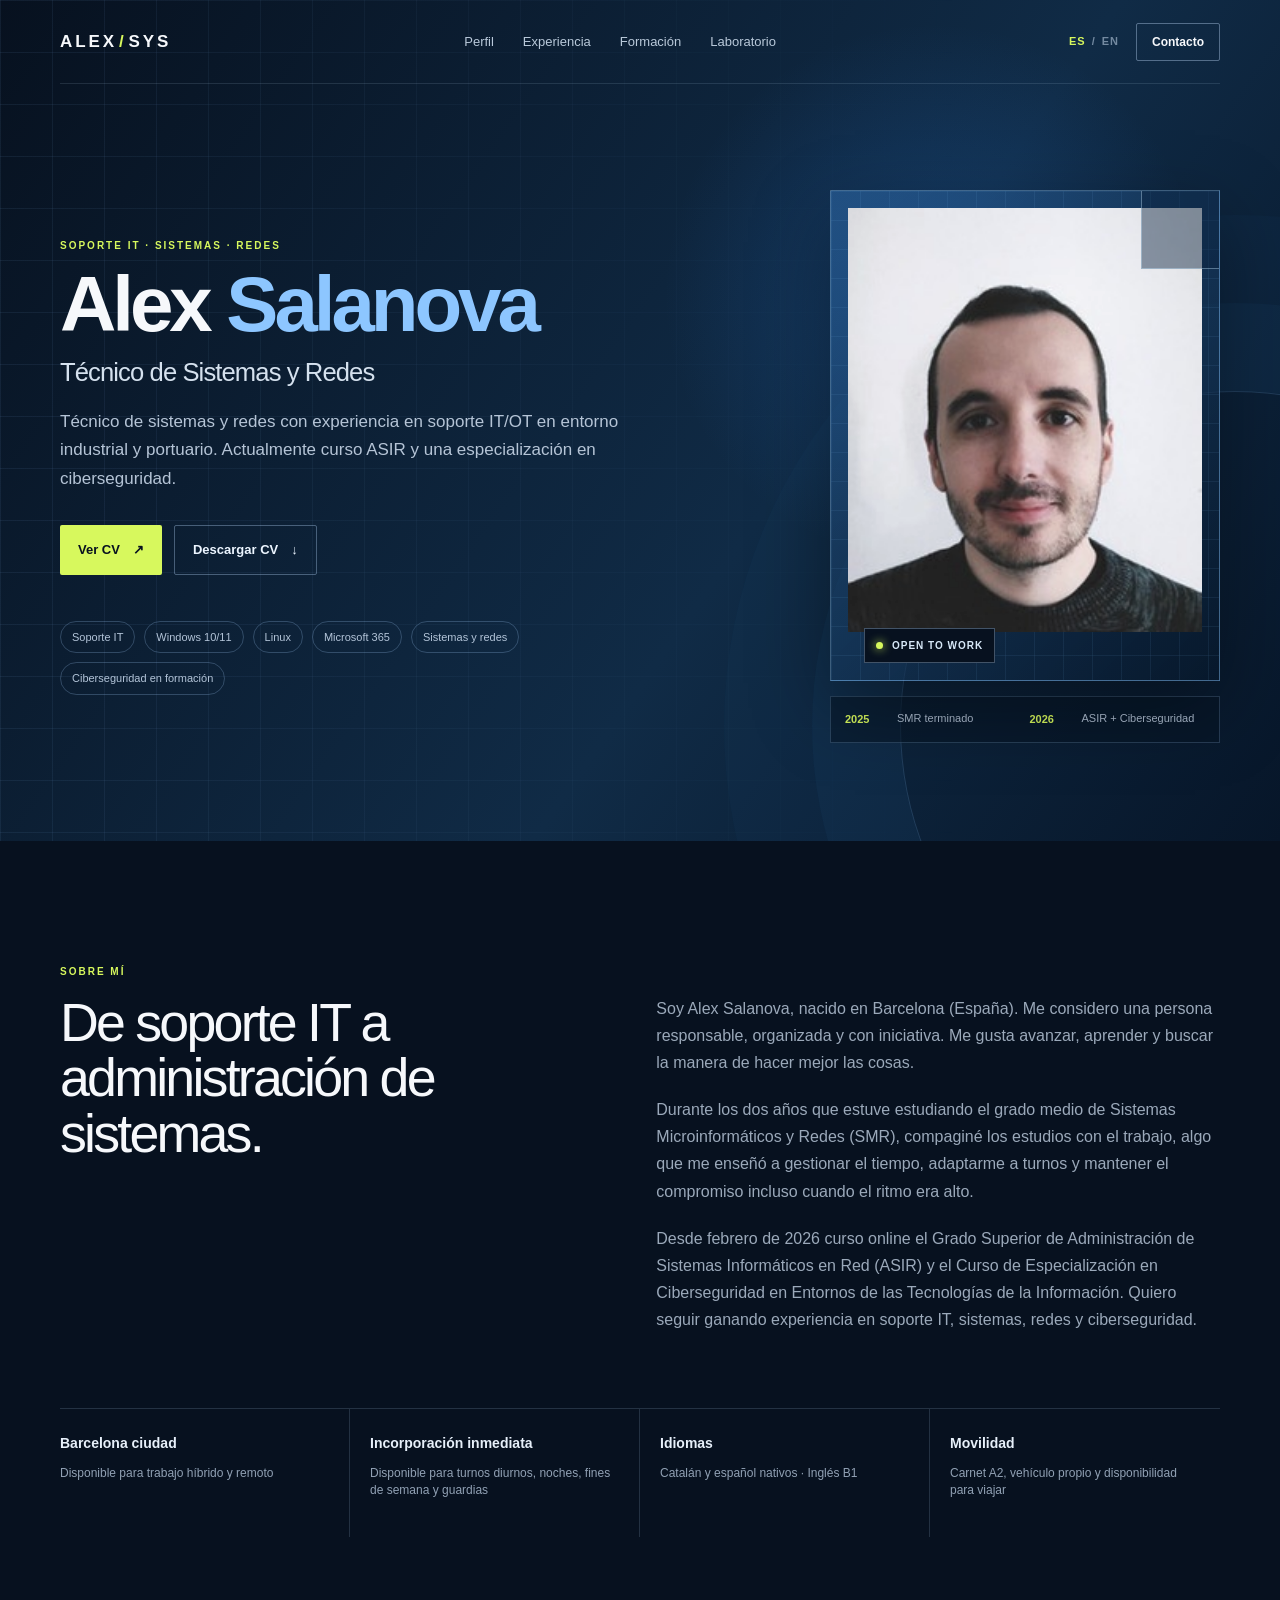
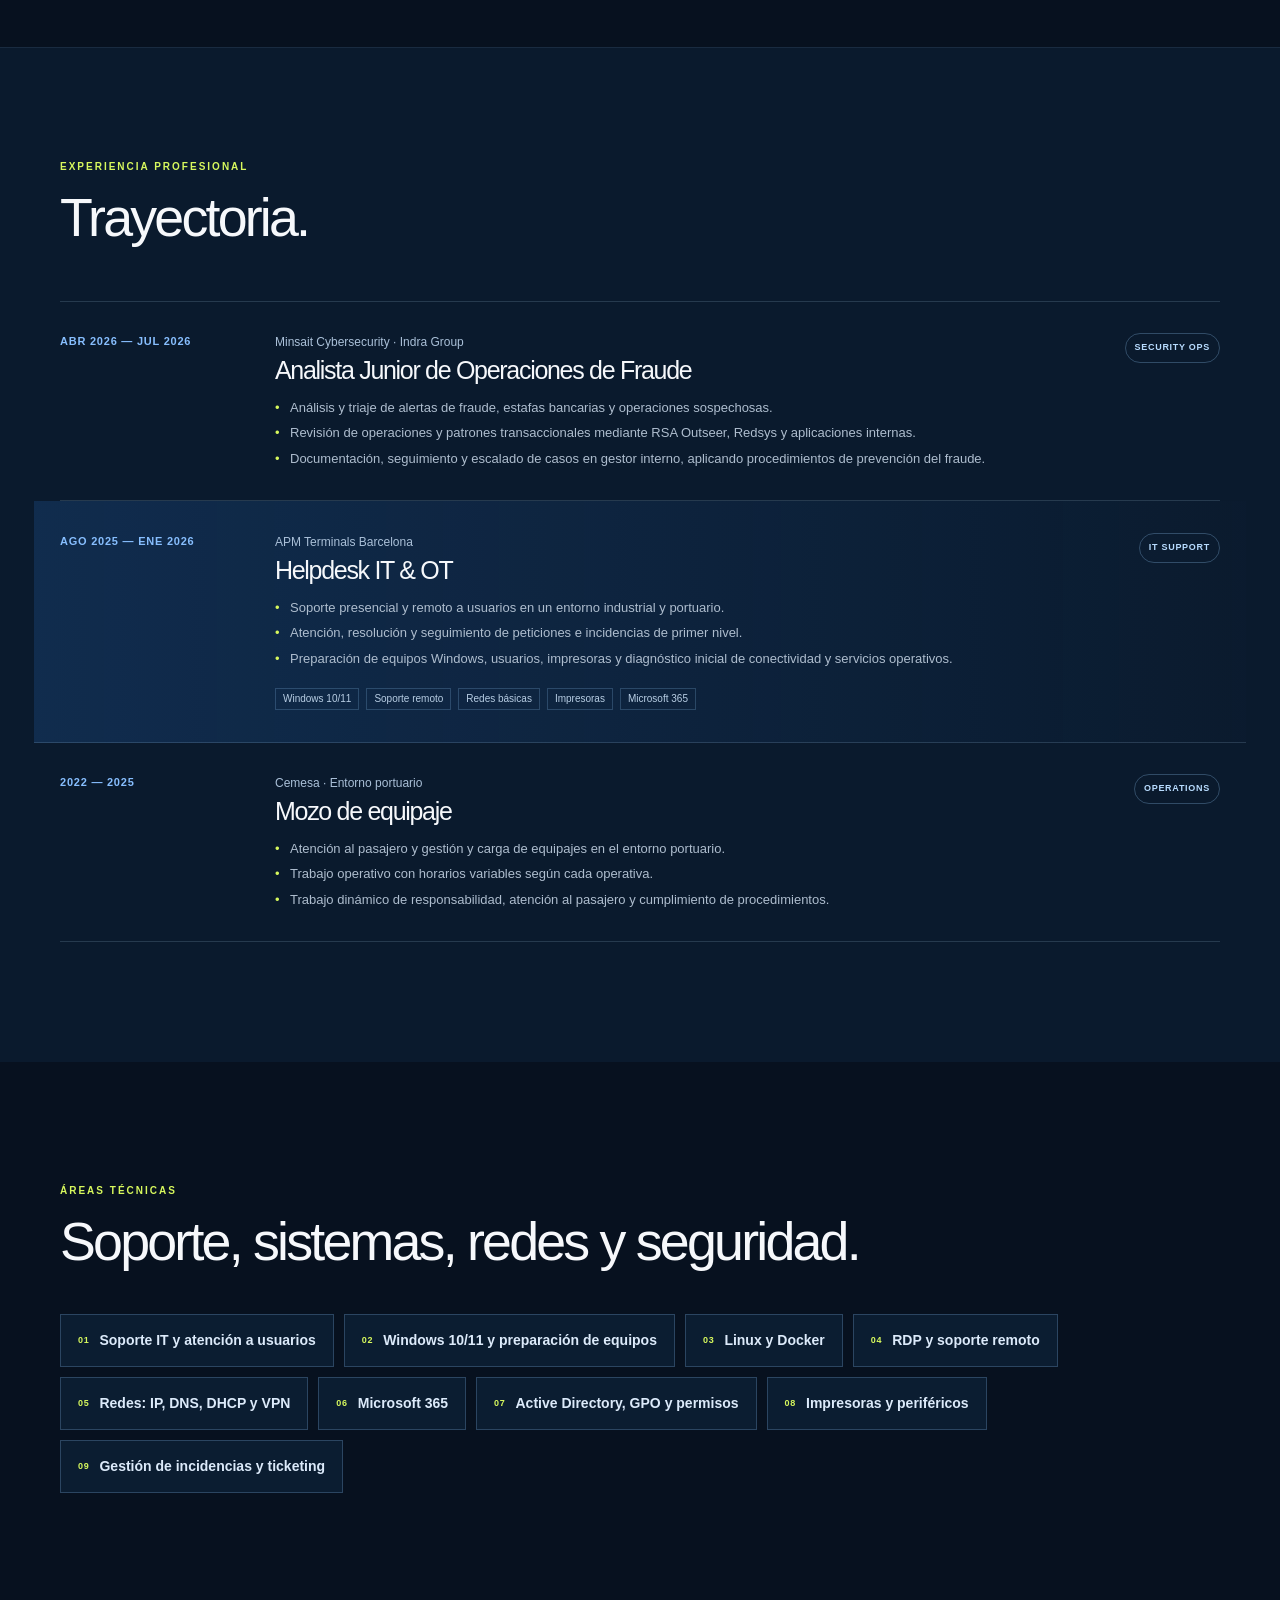
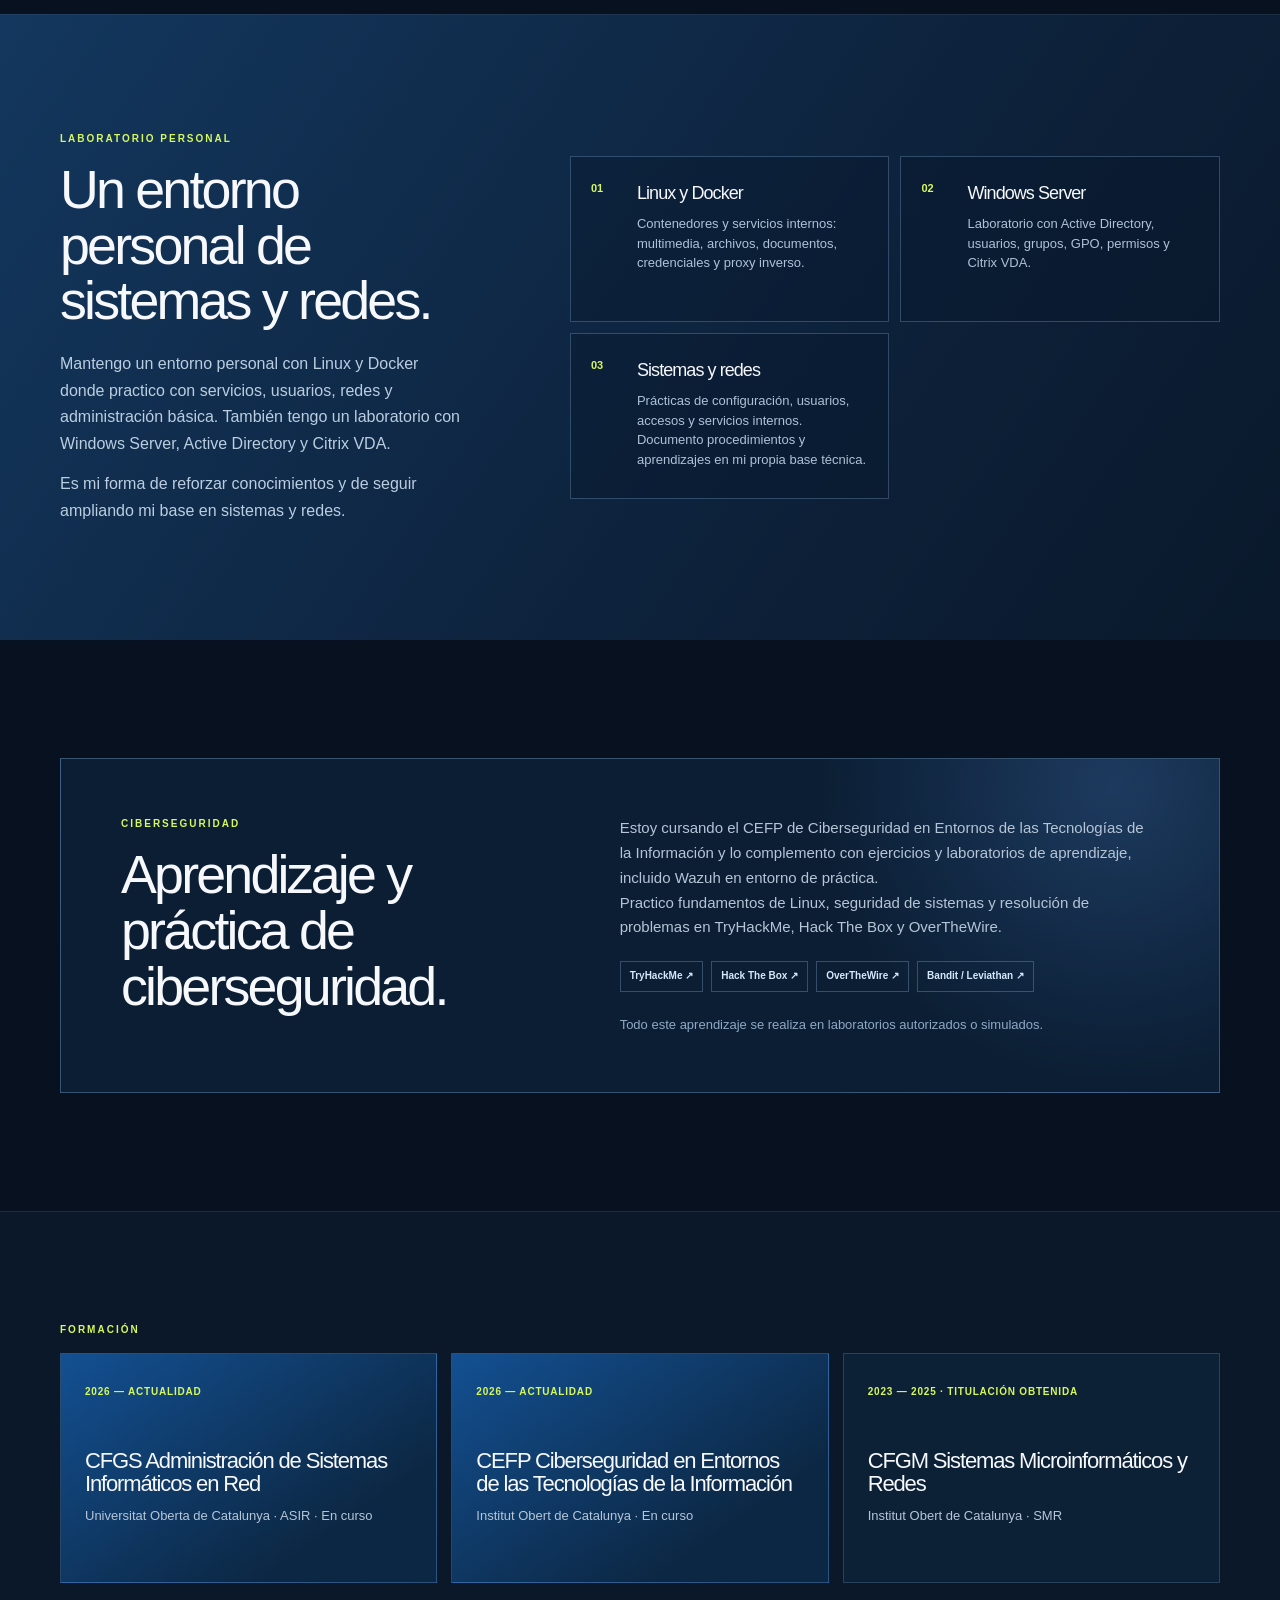
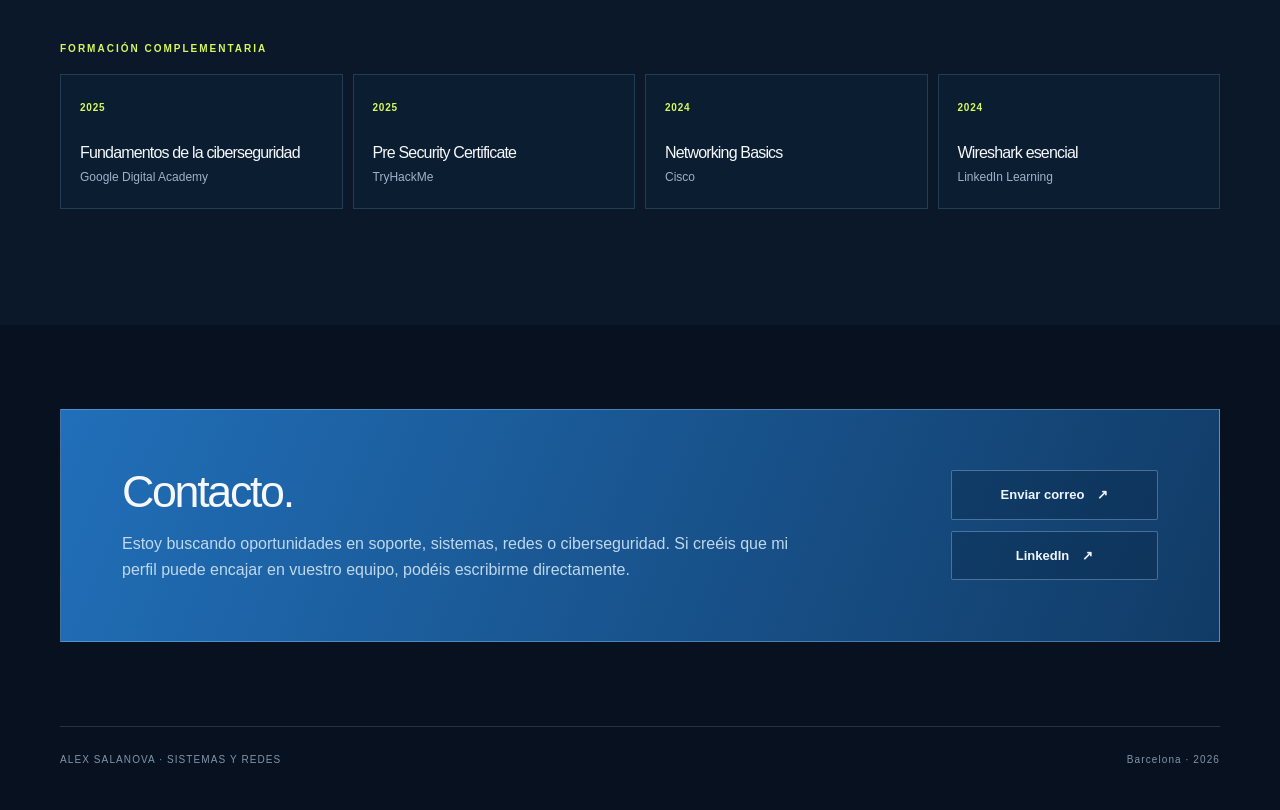
==== index.html @ 640f52ad "Add files via upload" ====
<!doctype html>
<html lang="es">
  <head>
    <meta charset="UTF-8" />
    <meta name="viewport" content="width=device-width, initial-scale=1.0" />
    <meta name="description" content="Portfolio profesional de Alex Salanova, técnico de sistemas y redes en Barcelona." />
    <meta property="og:title" content="Alex Salanova | Sistemas y Redes" />
    <meta property="og:description" content="Portfolio profesional de soporte IT, sistemas, redes y ciberseguridad." />
    <meta property="og:image" content="/og.png" />
    <meta property="og:type" content="website" />
    <link rel="icon" href="/favicon.svg" />
    <title>Alex Salanova | Sistemas y Redes</title>
    <script type="module" crossorigin src="/assets/main-DvFHkrt8.js"></script>
    <link rel="stylesheet" crossorigin href="/assets/main-CwD88zY_.css">
  </head>
  <body>
    <div id="root"></div>
  <script src="/assets/portfolio-text-refinement.js"></script>
  <!-- Cloudflare Pages Analytics --><script defer src='https://static.cloudflareinsights.com/beacon.min.js' data-cf-beacon='{"token": "c6b9587f6db5485daeae5a27935bd191"}'></script><!-- Cloudflare Pages Analytics --></body>
</html>
---- assets/main-CwD88zY_.css ----
/*! tailwindcss v4.2.1 | MIT License | https://tailwindcss.com */
@layer properties{@supports (((-webkit-hyphens:none)) and (not (margin-trim:inline))) or ((-moz-orient:inline) and (not (color:rgb(from red r g b)))){*,:before,:after,::backdrop{--tw-blur:initial;--tw-brightness:initial;--tw-contrast:initial;--tw-grayscale:initial;--tw-hue-rotate:initial;--tw-invert:initial;--tw-opacity:initial;--tw-saturate:initial;--tw-sepia:initial;--tw-drop-shadow:initial;--tw-drop-shadow-color:initial;--tw-drop-shadow-alpha:100%;--tw-drop-shadow-size:initial}}}@layer theme{:root,:host{--font-sans:ui-sans-serif, system-ui, sans-serif, "Apple Color Emoji", "Segoe UI Emoji", "Segoe UI Symbol", "Noto Color Emoji";--font-mono:ui-monospace, SFMono-Regular, Menlo, Monaco, Consolas, "Liberation Mono", "Courier New", monospace;--spacing:.25rem;--default-font-family:var(--font-sans);--default-mono-font-family:var(--font-mono)}}@layer base{*,:after,:before,::backdrop{box-sizing:border-box;border:0 solid;margin:0;padding:0}::file-selector-button{box-sizing:border-box;border:0 solid;margin:0;padding:0}html,:host{-webkit-text-size-adjust:100%;tab-size:4;line-height:1.5;font-family:var(--default-font-family,ui-sans-serif, system-ui, sans-serif, "Apple Color Emoji", "Segoe UI Emoji", "Segoe UI Symbol", "Noto Color Emoji");font-feature-settings:var(--default-font-feature-settings,normal);font-variation-settings:var(--default-font-variation-settings,normal);-webkit-tap-highlight-color:transparent}hr{height:0;color:inherit;border-top-width:1px}abbr:where([title]){-webkit-text-decoration:underline dotted;text-decoration:underline dotted}h1,h2,h3,h4,h5,h6{font-size:inherit;font-weight:inherit}a{color:inherit;-webkit-text-decoration:inherit;-webkit-text-decoration:inherit;-webkit-text-decoration:inherit;-webkit-text-decoration:inherit;text-decoration:inherit}b,strong{font-weight:bolder}code,kbd,samp,pre{font-family:var(--default-mono-font-family,ui-monospace, SFMono-Regular, Menlo, Monaco, Consolas, "Liberation Mono", "Courier New", monospace);font-feature-settings:var(--default-mono-font-feature-settings,normal);font-variation-settings:var(--default-mono-font-variation-settings,normal);font-size:1em}small{font-size:80%}sub,sup{vertical-align:baseline;font-size:75%;line-height:0;position:relative}sub{bottom:-.25em}sup{top:-.5em}table{text-indent:0;border-color:inherit;border-collapse:collapse}:-moz-focusring{outline:auto}progress{vertical-align:baseline}summary{display:list-item}ol,ul,menu{list-style:none}img,svg,video,canvas,audio,iframe,embed,object{vertical-align:middle;display:block}img,video{max-width:100%;height:auto}button,input,select,optgroup,textarea{font:inherit;font-feature-settings:inherit;font-variation-settings:inherit;letter-spacing:inherit;color:inherit;opacity:1;background-color:#0000;border-radius:0}::file-selector-button{font:inherit;font-feature-settings:inherit;font-variation-settings:inherit;letter-spacing:inherit;color:inherit;opacity:1;background-color:#0000;border-radius:0}:where(select:is([multiple],[size])) optgroup{font-weight:bolder}:where(select:is([multiple],[size])) optgroup option{padding-inline-start:20px}::file-selector-button{margin-inline-end:4px}::placeholder{opacity:1}@supports (not ((-webkit-appearance:-apple-pay-button))) or (contain-intrinsic-size:1px){::placeholder{color:currentColor}@supports (color:color-mix(in lab, red, red)){::placeholder{color:color-mix(in oklab, currentcolor 50%, transparent)}}}textarea{resize:vertical}::-webkit-search-decoration{-webkit-appearance:none}::-webkit-date-and-time-value{min-height:1lh;text-align:inherit}::-webkit-datetime-edit{display:inline-flex}::-webkit-datetime-edit-fields-wrapper{padding:0}::-webkit-datetime-edit{padding-block:0}::-webkit-datetime-edit-year-field{padding-block:0}::-webkit-datetime-edit-month-field{padding-block:0}::-webkit-datetime-edit-day-field{padding-block:0}::-webkit-datetime-edit-hour-field{padding-block:0}::-webkit-datetime-edit-minute-field{padding-block:0}::-webkit-datetime-edit-second-field{padding-block:0}::-webkit-datetime-edit-millisecond-field{padding-block:0}::-webkit-datetime-edit-meridiem-field{padding-block:0}::-webkit-calendar-picker-indicator{line-height:1}:-moz-ui-invalid{box-shadow:none}button,input:where([type=button],[type=reset],[type=submit]){appearance:button}::file-selector-button{appearance:button}::-webkit-inner-spin-button{height:auto}::-webkit-outer-spin-button{height:auto}[hidden]:where(:not([hidden=until-found])){display:none!important}}@layer components;@layer utilities{.visible{visibility:visible}.relative{position:relative}.start{inset-inline-start:var(--spacing)}.end{inset-inline-end:var(--spacing)}.flex{display:flex}.hidden{display:none}.table{display:table}.resize{resize:both}.blur{--tw-blur:blur(8px);filter:var(--tw-blur,) var(--tw-brightness,) var(--tw-contrast,) var(--tw-grayscale,) var(--tw-hue-rotate,) var(--tw-invert,) var(--tw-saturate,) var(--tw-sepia,) var(--tw-drop-shadow,)}}:root{--ink:#f6f8fb;--muted:#9ba9ba;--soft:#d8e3ef;--night:#07111f;--navy:#0b1d32;--blue:#58a6ff;--lime:#d7f85d;--line:#b1d2f22b}*{box-sizing:border-box}html{scroll-behavior:smooth}body{color:var(--ink);background:var(--night);margin:0;font-family:Arial,Helvetica,sans-serif}a{color:inherit;text-decoration:none}.shell{width:min(1160px,100% - 48px);margin:0 auto}h1,h2,h3,p{margin-top:0}h1,h2,h3{letter-spacing:-.052em}.hero{background:radial-gradient(circle at 73% 35%,#2a7ee43d,#0000 25%),linear-gradient(125deg,#07111f 0%,#102b46 60%,#071629 100%);min-height:770px;position:relative;overflow:hidden}.hero:before{content:"";background-image:linear-gradient(#80b1e717 1px,#0000 1px),linear-gradient(90deg,#80b1e717 1px,#0000 1px);background-size:52px 52px;position:absolute;inset:0;-webkit-mask-image:linear-gradient(90deg,#000,#0000 76%);mask-image:linear-gradient(90deg,#000,#0000 76%)}.hero:after{content:"";border:1px solid #87c4ff2e;border-radius:50%;width:670px;height:670px;position:absolute;bottom:-220px;right:-290px;box-shadow:0 0 0 88px #419aff09,0 0 0 176px #419aff06}.nav{z-index:2;border-bottom:1px solid #c0dbf621;justify-content:space-between;align-items:center;height:84px;display:flex;position:relative}.brand{letter-spacing:.17em;font-size:17px;font-weight:800}.brand span{color:var(--lime);padding:0 2px}.nav-links{color:#b9c9da;gap:29px;font-size:13px;display:flex}.nav-links a:hover{color:#fff}.nav-cta{border:1px solid #c5e0ff61;border-radius:2px;padding:9px 15px;font-size:12px;font-weight:700}.hero-grid{z-index:1;grid-template-columns:1fr .9fr;align-items:center;gap:95px;padding:106px 0 98px;display:grid;position:relative}.eyebrow,.section-label{color:var(--lime);letter-spacing:.2em;margin-bottom:16px;font-size:10px;font-weight:800}h1{margin-bottom:24px;font-size:clamp(54px,6.1vw,83px);font-weight:800;line-height:.91}h1 span{color:#8dc6ff}h1 small{color:#d5e1ee;letter-spacing:-.035em;margin-top:21px;font-size:clamp(19px,2vw,26px);font-weight:500;display:block}.hero-text{color:#b5c4d6;max-width:574px;font-size:17px;line-height:1.68}.hero-actions{flex-wrap:wrap;gap:12px;margin-top:32px;display:flex}.button{border-radius:2px;justify-content:center;align-items:center;gap:13px;padding:14px 18px;font-size:13px;font-weight:800;transition:transform .18s,background .18s;display:inline-flex}.button:hover{transform:translateY(-2px)}.button.primary{color:#07111f;background:var(--lime)}.button.secondary{color:#ecf5ff;border:1px solid #bddcff57}.hero-meta{flex-wrap:wrap;gap:9px;margin-top:46px;display:flex}.hero-meta span{color:#b3c4d8;border:1px solid #a6d0ff3d;border-radius:20px;padding:7px 11px;font-size:11px}.hero-profile{justify-self:end;width:min(390px,100%);position:relative}.photo-frame{background:linear-gradient(135deg,#3e89d959,#07182bcc);border:1px solid #9ad1ff5c;width:100%;padding:17px 17px 0;position:relative;overflow:hidden;box-shadow:0 27px 72px #00000059}.photo-frame:before{z-index:1;content:"";background:#09233e73;border-bottom:1px solid #c3e6ff66;border-left:1px solid #c3e6ff66;width:78px;height:78px;position:absolute;top:0;right:0}.photo-grid{opacity:.26;background-image:linear-gradient(#87c9ff4d 1px,#0000 1px),linear-gradient(90deg,#87c9ff4d 1px,#0000 1px);background-size:29px 29px;position:absolute;inset:0}.photo-frame img{object-fit:cover;object-position:center top;filter:contrast(1.05)saturate(.88);width:100%;height:424px;display:block;position:relative}.photo-label{z-index:2;background:var(--night);color:#d8e9f9;letter-spacing:.1em;border:1px solid #bedeff52;align-items:center;gap:9px;margin:-19px 0 17px 16px;padding:9px 11px;font-size:10px;font-weight:800;display:inline-flex;position:relative}.photo-label i{background:var(--lime);width:7px;height:7px;box-shadow:0 0 10px var(--lime);border-radius:50%}.profile-strip{background:#0615258c;border:1px solid #a3d0ff33;grid-template-columns:43px 1fr 43px 1fr;gap:9px;margin-top:15px;padding:14px;display:grid}.profile-strip span{color:var(--lime);font-size:11px;font-weight:800}.profile-strip p{color:#aebdd0;margin:0;font-size:11px;line-height:1.35}.intro{padding:123px 0 110px}.intro-layout{grid-template-columns:1.1fr .9fr;gap:110px;display:grid}.intro h2,.section-heading h2,.skills-heading h2,.lab-copy h2,.cyber-panel h2,.contact-card h2{margin-bottom:0;font-size:clamp(35px,4.2vw,56px);line-height:1.035}.intro-copy{color:var(--muted);font-size:16px;line-height:1.7}.intro-copy p+p{margin-top:20px}.facts-grid{border-top:1px solid var(--line);grid-template-columns:repeat(4,1fr);margin-top:74px;display:grid}.facts-grid div{border-right:1px solid var(--line);min-height:128px;padding:24px 20px 13px 0}.facts-grid div+div{padding-left:20px}.facts-grid div:last-child{border-right:none}.facts-grid b{color:#e7f0fa;font-size:14px;display:block}.facts-grid span{color:#91a1b4;margin-top:11px;font-size:12px;line-height:1.48;display:block}.experience{background:#0a1a2d;border-top:1px solid #aed5fd17;padding:111px 0 120px}.section-heading{grid-template-columns:1fr .72fr;align-items:end;gap:80px;display:grid}.section-heading>p{color:var(--muted);margin-bottom:5px;line-height:1.64}.timeline{border-top:1px solid var(--line);margin-top:56px}.timeline-item{border-bottom:1px solid var(--line);grid-template-columns:185px 1fr 122px;gap:30px;padding:31px 0;display:grid}.timeline-item.featured{background:linear-gradient(90deg,#2a74d033,#102f5108);margin:0 -26px;padding:32px 26px}.date{color:#87befe;letter-spacing:.07em;font-size:11px;font-weight:800}.role>p{color:#aac0d8;margin-bottom:7px;font-size:12px}.role h3{margin-bottom:14px;font-size:25px;line-height:1.02}.role ul{color:#aebdce;margin:0;padding:0;font-size:13px;line-height:1.58;list-style:none}.role li{margin-top:5px;padding-left:15px;position:relative}.role li:before{color:var(--lime);content:"•";position:absolute;left:0}.timeline-tag{color:#b8dcff;letter-spacing:.08em;border:1px solid #98cfff45;border-radius:20px;place-self:start end;padding:7px 9px;font-size:9px;font-weight:800}.muted-item{opacity:.84}.skills-section{padding:121px 0}.skill-cloud{flex-wrap:wrap;gap:10px;margin-top:44px;display:flex}.skill-cloud span{color:#dceafa;background:#0b1d31;border:1px solid #99cafc3b;align-items:center;gap:10px;padding:15px 17px;font-size:14px;font-weight:700;display:inline-flex}.skill-cloud i{color:var(--lime);letter-spacing:.08em;font-size:9px;font-style:normal}.skills-note{color:#8fa0b4;max-width:700px;margin:25px 0 0;font-size:12px;line-height:1.55}.lab-section{background:linear-gradient(125deg,#13375e,#0d213a 63%,#0a192b);border-top:1px solid #afd7ff1c;padding:116px 0}.lab-layout{grid-template-columns:.77fr 1.23fr;align-items:center;gap:103px;display:grid}.lab-copy>p:not(.section-label){color:#bbcee0;max-width:450px;margin:22px 0 0;line-height:1.66}.lab-cards{gap:11px;display:grid}.lab-cards article{background:#0716275c;border:1px solid #9ed1ff42;grid-template-columns:48px 1fr;gap:12px;padding:23px 20px;display:grid}.lab-cards span{color:var(--lime);font-size:11px;font-weight:800}.lab-cards h3{margin:0 0 7px;font-size:18px}.lab-cards p{color:#aec2d7;grid-column:2;margin:0;font-size:13px;line-height:1.5}.cyber-section{padding:118px 0}.cyber-panel{background:radial-gradient(circle at 91% 8%,#5b9ef538,#0000 27%),#0b1e34;border:1px solid #97ccfc4d;grid-template-columns:.85fr 1.15fr;gap:100px;padding:57px 60px;display:grid}.cyber-copy{color:#b5c5d6;font-size:15px;line-height:1.65}.cyber-copy p:last-child{margin-bottom:0}.education-section{background:#0a1829;border-top:1px solid #add4fa1a;padding:110px 0 116px}.education-grid{grid-template-columns:repeat(3,1fr);gap:14px;display:grid}.education-grid article{background:#0c2036;border:1px solid #97c7f633;min-height:230px;padding:24px}.education-grid article.current{background:linear-gradient(145deg,#135092,#0c2743 75%)}.education-grid span{color:var(--lime);letter-spacing:.08em;font-size:10px;font-weight:800}.education-grid h3{margin:48px 0 11px;font-size:22px;line-height:1.04}.education-grid p{color:#b4c6d9;margin:0;font-size:13px;line-height:1.45}.contact-section{padding:84px 0}.contact-card{background:linear-gradient(112deg,#216fb9,#113b66);border:1px solid #99d0ff5e;justify-content:space-between;align-items:center;gap:44px;padding:58px 61px;display:flex}.contact-card>div:first-child{max-width:680px}.contact-card h2{font-size:clamp(34px,3.5vw,50px)}.contact-card p:not(.section-label){color:#c0d8ec;margin:17px 0 0;line-height:1.6}.contact-actions{flex-direction:column;flex:none;align-items:stretch;gap:11px;min-width:207px;display:flex}.contact-actions .secondary{background:#071b3145}.footer{border-top:1px solid var(--line);color:#8295ab;letter-spacing:.11em;justify-content:space-between;gap:20px;padding:25px 0 43px;font-size:10px;display:flex}@media (width<=840px){.shell{width:min(100% - 34px,1160px)}.nav-links{display:none}.hero{min-height:auto}.hero-grid,.intro-layout,.section-heading,.lab-layout,.cyber-panel{grid-template-columns:1fr;gap:40px}.hero-grid{padding:79px 0 80px}.hero-profile{justify-self:start;max-width:390px}.facts-grid{grid-template-columns:repeat(2,1fr);margin-top:53px}.facts-grid div:nth-child(2){border-right:none}.facts-grid div:nth-child(n+3){border-top:1px solid var(--line)}.timeline-item{grid-template-columns:145px 1fr}.timeline-tag{grid-column:2;justify-self:start}.timeline-item.featured{margin:0 -14px;padding:30px 14px}.education-grid{grid-template-columns:1fr}.education-grid article{min-height:185px}.education-grid h3{margin-top:32px}.contact-card{flex-direction:column;align-items:flex-start;padding:43px 31px}.contact-actions{width:100%;max-width:330px}.intro,.skills-section,.cyber-section{padding:85px 0}.experience,.lab-section,.education-section{padding:86px 0}}@media (width<=520px){.nav{height:71px}.nav-cta{padding:8px 10px}.hero-grid{padding:62px 0}h1{font-size:51px}.hero-actions .button{width:100%}.photo-frame img{height:382px}.profile-strip{grid-template-columns:40px 1fr}.profile-strip p:nth-of-type(2){grid-column:2}.facts-grid{grid-template-columns:1fr}.facts-grid div,.facts-grid div+div{border-right:0;border-top:1px solid var(--line);padding-left:0}.facts-grid div:first-child{border-top:0}.timeline-item{grid-template-columns:1fr;gap:13px}.timeline-tag{grid-column:1}.role h3{font-size:23px}.cyber-panel{padding:38px 25px}.footer{flex-direction:column}.contact-card{padding:36px 23px}}.nav-right{align-items:center;gap:17px;display:flex}.language-switch{color:#748aa1;letter-spacing:.09em;align-items:center;gap:6px;font-size:11px;font-weight:800;display:inline-flex}.language-switch a:hover,.language-switch a.active{color:var(--lime)}.tool-row{flex-wrap:wrap;gap:7px;margin-top:19px;display:flex}.tool-row span{color:#b8cee4;border:1px solid #98cfff36;padding:5px 7px;font-size:10px;line-height:1}.lab-cards{grid-template-columns:repeat(2,minmax(0,1fr))}.lab-cards article{grid-template-columns:34px 1fr;min-height:166px}.lab-cards p{grid-column:auto}.cyber-tags{flex-wrap:wrap;gap:8px;margin-top:21px;display:flex}.cyber-tags a{color:#d5e8fa;border:1px solid #a2cffd45;padding:6px 9px;font-size:10px;font-weight:700;transition:background .18s,color .18s,border-color .18s}.cyber-tags a:hover{background:var(--lime);border-color:var(--lime);color:#07111f}.cyber-note{color:#8fa9c3;font-size:13px;margin:22px 0 0!important}.lab-copy>p+p{margin-top:14px!important}.course-block{margin-top:58px}.course-block>.section-label{margin-bottom:18px}.course-list{grid-template-columns:repeat(4,minmax(0,1fr));gap:10px;display:grid}.course-list article{background:#0c2036a8;border:1px solid #97c7f62e;min-height:135px;padding:19px}.course-list span{color:var(--lime);letter-spacing:.08em;font-size:10px;font-weight:800}.course-list h3{margin:26px 0 7px;font-size:16px;line-height:1.1}.course-list p{color:#9fb2c6;margin:0;font-size:12px;line-height:1.4}.contact-actions .primary{color:#ecf5ff;background:#071b3145;border:1px solid #bddcff57}.contact-actions .primary:hover,.contact-actions .secondary:hover{border-color:var(--lime);background:var(--lime);color:#07111f}.section-heading.single-heading{grid-template-columns:1fr}.hero-signal-curtain{z-index:0;opacity:.28;pointer-events:none;width:176px;position:absolute;top:84px;bottom:0;right:max(18px,50% - 710px);overflow:hidden;-webkit-mask-image:linear-gradient(#0000,#000 11% 82%,#0000);mask-image:linear-gradient(#0000,#000 11% 82%,#0000)}.hero-signal-curtain:before{content:"";background:linear-gradient(90deg,#0000,#3ea6ff14 40%,#7dffbc24);position:absolute;inset:0}.hero-signal-curtain:after{content:"";background:linear-gradient(#0000,#ace7ff94,#0000);width:1px;position:absolute;top:0;bottom:0;right:12px;box-shadow:0 0 20px #68cdff59}.hero-signal-curtain span{color:#8affc1;letter-spacing:.13em;text-shadow:0 0 13px #59f4a7eb;font-family:Courier New,monospace;font-size:9px;font-style:normal;font-weight:700;line-height:1.72;animation:17s linear infinite hero-curtain-fall;position:absolute;top:0}.hero-signal-curtain span:first-of-type{animation-delay:-10s;left:8%}.hero-signal-curtain span:nth-of-type(2){animation-duration:21s;animation-delay:-3s;left:29%}.hero-signal-curtain span:nth-of-type(3){animation-duration:18s;animation-delay:-14s;left:49%}.hero-signal-curtain span:nth-of-type(4){animation-duration:22s;animation-delay:-6s;left:69%}.hero-signal-curtain span:nth-of-type(5){animation-duration:19s;animation-delay:-17s;left:87%}.curtain-glow{z-index:1;background:var(--lime);width:5px;height:5px;box-shadow:0 0 13px var(--lime);border-radius:50%;animation:4.8s ease-in-out infinite curtain-glow;position:absolute;top:37%;right:11px}@keyframes hero-curtain-fall{0%{transform:translateY(-105px)}to{transform:translateY(690px)}}@keyframes curtain-glow{0%,13%{opacity:0;transform:translateY(-165px)}23%{opacity:1}67%{opacity:1;transform:translateY(236px)}78%,to{opacity:0;transform:translateY(315px)}}.intro-section{position:relative;overflow:hidden}.intro{z-index:1;position:relative}.about-atmosphere{pointer-events:none;position:absolute;inset:0}.about-rail{opacity:.22;width:96px;position:absolute;top:104px;bottom:74px;overflow:hidden;-webkit-mask-image:linear-gradient(#0000,#000 13% 82%,#0000);mask-image:linear-gradient(#0000,#000 13% 82%,#0000)}.rail-left{left:max(16px,50% - 710px)}.rail-right{right:max(16px,50% - 710px)}.about-rail i{color:#79ffbb;letter-spacing:.13em;text-shadow:0 0 12px #5af0a5b8;font-family:Courier New,monospace;font-size:9px;font-style:normal;line-height:1.72;animation:17s linear infinite about-fall;position:absolute;top:0}.rail-left i:first-child{animation-delay:-11s;left:10%}.rail-left i:nth-child(2){animation-duration:22s;animation-delay:-3s;left:56%}.rail-left i:nth-child(3){animation-duration:19s;animation-delay:-16s;left:29%}.rail-right i:first-child{animation-duration:19s;animation-delay:-7s;right:8%}.rail-right i:nth-child(2){animation-duration:23s;animation-delay:-14s;right:54%}.rail-right i:nth-child(3){animation-duration:21s;animation-delay:-2s;right:30%}@media (width>=841px){.intro-layout{grid-template-columns:.96fr 1.04fr;gap:76px}}.hero-name .name-word{color:inherit;white-space:nowrap;display:inline-flex}.hero-name .name-last{color:#8dc6ff}.hero-name .name-letter{color:inherit;text-align:center;font-style:normal;transition:color .22s,text-shadow .22s;display:inline-block}.photo-frame{transform-style:preserve-3d;transition:transform .45s cubic-bezier(.22,1,.36,1),border-color .3s,box-shadow .45s;transform:perspective(1100px)rotateY(0)translateY(0)}.photo-frame img{transition:transform .55s cubic-bezier(.22,1,.36,1),filter .4s}.photo-grid{transition:opacity .35s,transform .55s cubic-bezier(.22,1,.36,1)}.photo-frame:after{z-index:3;opacity:0;pointer-events:none;content:"";background:linear-gradient(#0000,#d6f7ff33,#0000);height:19%;position:absolute;top:-26%;left:0;right:0}.profile-strip{transition:transform .38s cubic-bezier(.22,1,.36,1),border-color .3s,background .3s}@media (hover:hover) and (pointer:fine){.hero-profile:hover .photo-frame{border-color:#d7f85da8;transform:perspective(1100px)rotateY(-2.2deg)translateY(-8px);box-shadow:0 37px 88px #00000070}.hero-profile:hover .photo-frame img{filter:contrast(1.08)saturate(.98);transform:scale(1.035)}.hero-profile:hover .photo-grid{opacity:.38;transform:scale(1.05)}.hero-profile:hover .photo-frame:after{opacity:1;animation:1.15s cubic-bezier(.22,1,.36,1) both profile-scan}.hero-profile:hover .profile-strip{background:#071b31c7;border-color:#d7f85d4f;transform:translateY(3px)}}@keyframes profile-scan{0%{transform:translateY(-10%)}to{transform:translateY(650%)}}@supports (animation-timeline:view()){.intro>.section-label,.intro-layout,.facts-grid,.section-heading.single-heading,.timeline-item,.skills-heading,.skill-cloud,.skills-note,.lab-copy,.lab-cards article:not(.lab-signal),.cyber-panel,.education-section>.shell>.section-label,.education-grid article,.course-block,.contact-card{animation:.74s cubic-bezier(.22,1,.36,1) both portfolio-reveal;animation-timeline:view();animation-range:entry 7% cover 30%}.timeline-item:nth-child(2),.lab-cards article:nth-child(2),.education-grid article:nth-child(2){animation-range:entry 12% cover 35%}.timeline-item:nth-child(3),.lab-cards article:nth-child(3),.education-grid article:nth-child(3){animation-range:entry 17% cover 40%}}@keyframes portfolio-reveal{0%{opacity:0;transform:translateY(24px)}to{opacity:1;transform:translateY(0)}}@media (prefers-reduced-motion:reduce){.hero-name .name-letter,.photo-frame,.photo-frame img,.photo-grid,.profile-strip{transition:none}.photo-frame:after,.intro>.section-label,.intro-layout,.facts-grid,.section-heading.single-heading,.timeline-item,.skills-heading,.skill-cloud,.skills-note,.lab-copy,.lab-cards article:not(.lab-signal),.cyber-panel,.education-section>.shell>.section-label,.education-grid article,.course-block,.contact-card{animation:none!important}}@media (hover:hover) and (pointer:fine){.hero-name.is-scrambling .name-letter,.hero-name.is-scrambling .name-letter:nth-child(odd),.hero-name.is-scrambling .name-letter:nth-child(2n){color:var(--lime);text-shadow:0 0 18px #d7f85d2e;transform:none}}@keyframes about-fall{0%{transform:translateY(-90px)}to{transform:translateY(calc(100% + 150px))}}@media (width<=840px){.about-rail{opacity:.14;width:52px}.rail-left{left:4px}.rail-right{right:4px}.hero-signal-curtain{opacity:.18;width:145px;right:-25px}}@media (width<=520px){.about-atmosphere,.hero-signal-curtain{display:none}}@media (prefers-reduced-motion:reduce){.about-rail i,.hero-signal-curtain span,.curtain-glow{animation:none}}.lab-signal{isolation:isolate;position:relative;overflow:hidden;background:radial-gradient(circle at 78% 20%,#48dca533,#0000 33%),linear-gradient(135deg,#0d2b44,#0b1d31 68%)!important;display:block!important}.lab-signal:before{z-index:-1;content:"";background-image:linear-gradient(#80c0eb21 1px,#0000 1px),linear-gradient(90deg,#80c0eb21 1px,#0000 1px);background-size:22px 22px;position:absolute;inset:0;-webkit-mask-image:linear-gradient(125deg,#000,#0000 86%);mask-image:linear-gradient(125deg,#000,#0000 86%)}.lab-signal:after{z-index:-1;content:"";border:1px solid #caf9623d;border-radius:50%;width:170px;height:170px;position:absolute;bottom:-53px;right:-42px;box-shadow:0 0 0 33px #6ecbff09}.lab-signal-kicker{z-index:2;letter-spacing:.12em;font-family:Courier New,monospace;display:block;position:relative;color:var(--lime)!important;font-size:10px!important}.lab-signal strong{z-index:2;color:#edf6ff;letter-spacing:-.045em;max-width:150px;margin-top:27px;font-size:22px;line-height:1.02;display:block;position:relative}.lab-signal-rain{z-index:1;opacity:.33;width:52%;height:190px;position:absolute;top:-32px;right:5px;overflow:hidden;-webkit-mask-image:linear-gradient(#0000,#000 18% 72%,#0000);mask-image:linear-gradient(#0000,#000 18% 72%,#0000)}.lab-signal-rain i{color:#8dffc5;letter-spacing:.12em;text-shadow:0 0 10px #63f6b3cc;font-family:Courier New,monospace;font-size:8px;font-style:normal;line-height:1.75;animation:10s linear infinite lab-rain;position:absolute;top:0}.lab-signal-rain i:first-child{animation-delay:-7s;left:8%}.lab-signal-rain i:nth-child(2){animation-duration:13s;animation-delay:-2s;left:43%}.lab-signal-rain i:nth-child(3){animation-duration:12s;animation-delay:-9s;left:78%}.lab-signal-lines{z-index:1;width:64%;height:87px;position:absolute;bottom:8px;right:10px}.lab-line{transform-origin:0;background:linear-gradient(90deg,#86d2ff00,#86d2ff8a 24%,#d7f85d9e);height:1px;position:absolute}.line-a{width:64%;top:60px;left:0;transform:rotate(-37deg)}.line-b{width:49%;top:28px;left:42%;transform:rotate(25deg)}.line-c{width:39%;top:68px;left:44%;transform:rotate(-68deg)}.lab-dot{background:#082137c7;border:1px solid #d7f85dbf;border-radius:50%;width:18px;height:18px;animation:3.4s ease-out infinite lab-pulse;position:absolute;box-shadow:0 0 #d7f85d4d,0 0 17px #63e8b03d}.dot-a{top:51px;left:0}.dot-b{animation-delay:1.1s;top:12px;left:59%}.dot-c{border-color:#89cbffcc;animation-delay:2.1s;top:58px;left:77%}.lab-packet{background:var(--lime);width:5px;height:5px;box-shadow:0 0 10px var(--lime);border-radius:50%;animation:4.7s ease-in-out infinite lab-packet;position:absolute;top:58px;left:8px}@keyframes lab-rain{0%{transform:translateY(-40px)}to{transform:translateY(230px)}}@keyframes lab-pulse{0%{box-shadow:0 0 #d7f85d52,0 0 17px #63e8b03d}72%,to{box-shadow:0 0 0 11px #d7f85d00,0 0 17px #63e8b01a}}@keyframes lab-packet{0%,10%{opacity:0;transform:translate(0)}20%{opacity:1}58%{opacity:1;transform:translate(104px,-58px)}70%,to{opacity:0;transform:translate(123px,-67px)}}@media (prefers-reduced-motion:reduce){.lab-signal-rain i,.lab-dot,.lab-packet{animation:none}}@media (width<=840px){.course-list{grid-template-columns:repeat(2,minmax(0,1fr))}}@media (width<=520px){.nav-right{gap:10px}.lab-cards,.course-list{grid-template-columns:1fr}}.lab-signal{display:none!important}@property --tw-blur{syntax:"*";inherits:false}@property --tw-brightness{syntax:"*";inherits:false}@property --tw-contrast{syntax:"*";inherits:false}@property --tw-grayscale{syntax:"*";inherits:false}@property --tw-hue-rotate{syntax:"*";inherits:false}@property --tw-invert{syntax:"*";inherits:false}@property --tw-opacity{syntax:"*";inherits:false}@property --tw-saturate{syntax:"*";inherits:false}@property --tw-sepia{syntax:"*";inherits:false}@property --tw-drop-shadow{syntax:"*";inherits:false}@property --tw-drop-shadow-color{syntax:"*";inherits:false}@property --tw-drop-shadow-alpha{syntax:"<percentage>";inherits:false;initial-value:100%}@property --tw-drop-shadow-size{syntax:"*";inherits:false}
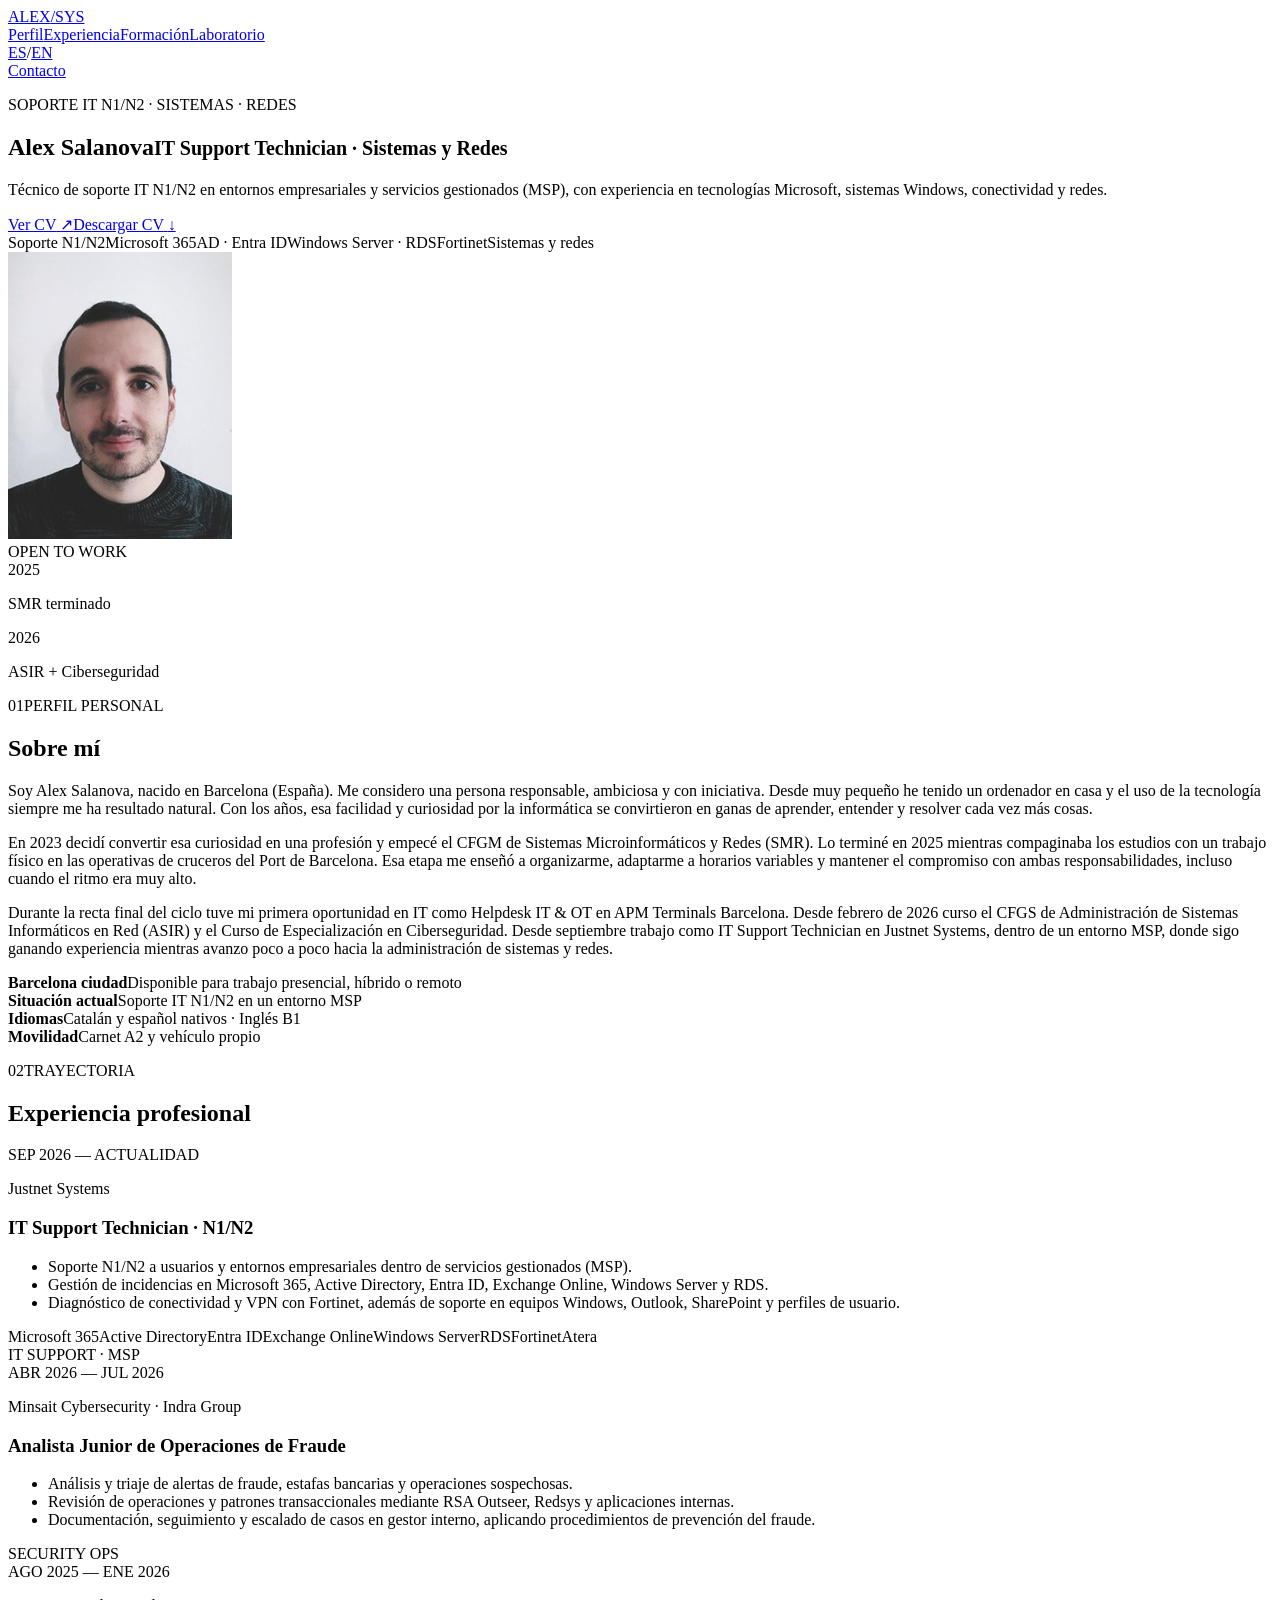
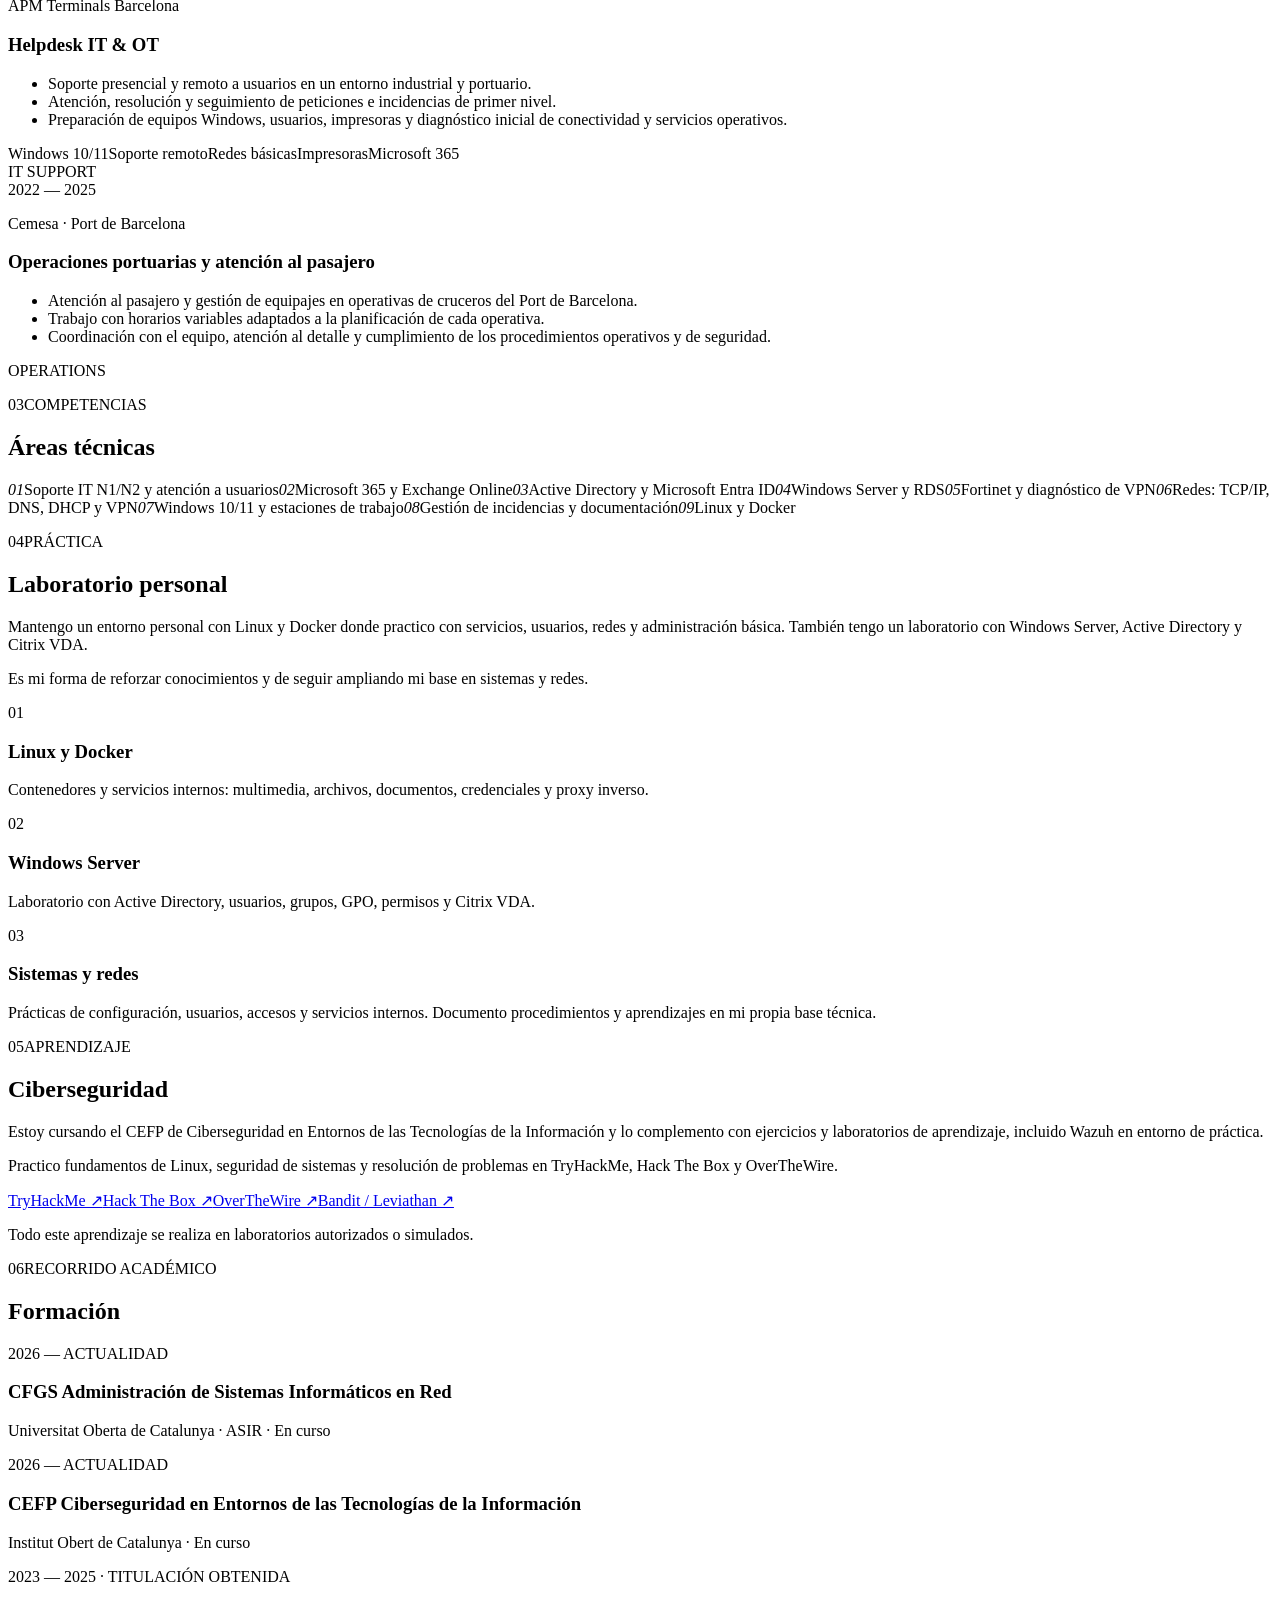
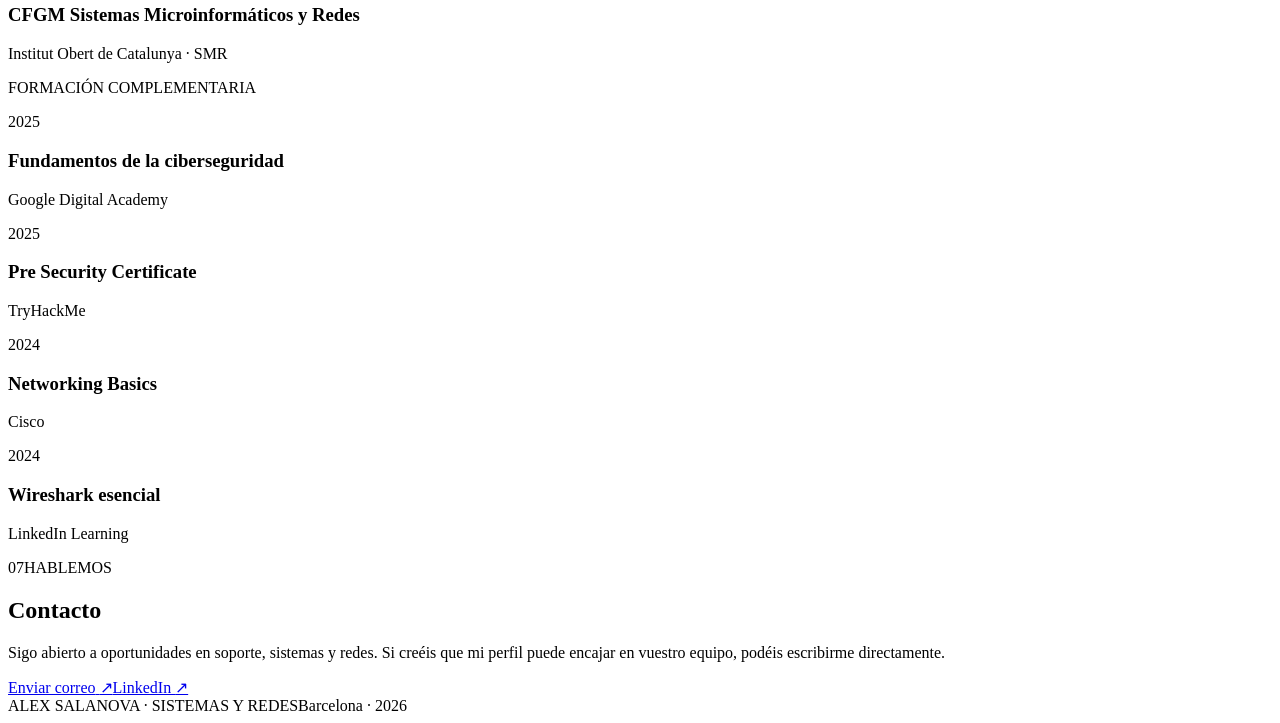
==== commit dcc4c4a8: "Publish updated bilingual portfolio" ====
--- a/index.html
+++ b/index.html
@@ -1,20 +1,2 @@
-<!doctype html>
-<html lang="es">
-  <head>
-    <meta charset="UTF-8" />
-    <meta name="viewport" content="width=device-width, initial-scale=1.0" />
-    <meta name="description" content="Portfolio profesional de Alex Salanova, técnico de sistemas y redes en Barcelona." />
-    <meta property="og:title" content="Alex Salanova | Sistemas y Redes" />
-    <meta property="og:description" content="Portfolio profesional de soporte IT, sistemas, redes y ciberseguridad." />
-    <meta property="og:image" content="/og.png" />
-    <meta property="og:type" content="website" />
-    <link rel="icon" href="/favicon.svg" />
-    <title>Alex Salanova | Sistemas y Redes</title>
-    <script type="module" crossorigin src="/assets/main-DvFHkrt8.js"></script>
-    <link rel="stylesheet" crossorigin href="/assets/main-CwD88zY_.css">
-  </head>
-  <body>
-    <div id="root"></div>
-  <script src="/assets/portfolio-text-refinement.js"></script>
-  <!-- Cloudflare Pages Analytics --><script defer src='https://static.cloudflareinsights.com/beacon.min.js' data-cf-beacon='{"token": "c6b9587f6db5485daeae5a27935bd191"}'></script><!-- Cloudflare Pages Analytics --></body>
-</html>
+<!DOCTYPE html><html lang="es"><head><meta charSet="utf-8"/><meta name="viewport" content="width=device-width, initial-scale=1"/><link rel="preload" href="/alex-salanova.jpg" as="image"/><link rel="stylesheet" href="/assets/site.css"><title>Alex Salanova | Sistemas y Redes</title><meta name="description" content="Portfolio profesional de Alex Salanova, técnico de soporte IT N1/N2 con experiencia en Microsoft 365, Active Directory, Entra ID, Windows Server y redes."/><meta property="og:title" content="Alex Salanova | Sistemas y Redes"/><meta property="og:description" content="Soporte IT N1/N2, Microsoft 365, Active Directory, Windows Server y redes."/><meta property="og:image" content="https://alexsysnet.github.io/og.png"/><meta name="twitter:card" content="summary_large_image"/><meta name="twitter:title" content="Alex Salanova | Sistemas y Redes"/><meta name="twitter:description" content="Soporte IT N1/N2, Microsoft 365, Active Directory, Windows Server y redes."/><meta name="twitter:image" content="https://alexsysnet.github.io/og.png"/><link rel="shortcut icon" href="/favicon.svg"/><link rel="icon" href="/favicon.svg"/>
+</head><body><main lang="es"><section class="hero" id="inicio"><nav class="nav shell" aria-label="Navegación principal"><a class="brand" href="#inicio" aria-label="Ir al inicio">ALEX<span>/</span>SYS</a><div class="nav-links"><a href="#perfil">Perfil</a><a href="#experiencia">Experiencia</a><a href="#formacion">Formación</a><a href="#laboratorio">Laboratorio</a></div><div class="nav-right"><div class="language-switch" aria-label="Cambiar idioma"><a href="/" class="active">ES</a><span>/</span><a href="/en" class="">EN</a></div><a class="nav-cta" href="#contacto">Contacto</a></div></nav><div class="shell hero-grid"><div class="hero-copy"><p class="eyebrow">SOPORTE IT N1/N2 · SISTEMAS · REDES</p><h1><span class="name-first">Alex</span> <span class="name-last">Salanova</span><small>IT Support Technician · Sistemas y Redes</small></h1><p class="hero-text">Técnico de soporte IT N1/N2 en entornos empresariales y servicios gestionados (MSP), con experiencia en tecnologías Microsoft, sistemas Windows, conectividad y redes.</p><div class="hero-actions"><a class="button primary" href="/cv-alex-salanova-public.pdf" target="_blank" rel="noreferrer">Ver CV<!-- --> <span>↗</span></a><a class="button secondary" href="/cv-alex-salanova-public.pdf" download="">Descargar CV<!-- --> <span>↓</span></a></div><div class="hero-meta"><span>Soporte N1/N2</span><span>Microsoft 365</span><span>AD · Entra ID</span><span>Windows Server · RDS</span><span>Fortinet</span><span>Sistemas y redes</span></div></div><div class="hero-profile" aria-label="Perfil profesional de Alex Salanova"><div class="photo-frame"><div class="photo-grid"></div><img src="/alex-salanova.jpg" alt="Alex Salanova"/><div class="photo-label"><i></i> OPEN TO WORK</div></div><div class="profile-strip"><span>2025</span><p>SMR terminado</p><span>2026</span><p>ASIR + Ciberseguridad</p></div></div></div></section><section class="intro shell" id="perfil"><div class="section-title"><p><span>01</span>PERFIL PERSONAL</p><h2>Sobre mí</h2></div><div class="intro-copy intro-story"><p>Soy Alex Salanova, nacido en Barcelona (España). Me considero una persona responsable, ambiciosa y con iniciativa. Desde muy pequeño he tenido un ordenador en casa y el uso de la tecnología siempre me ha resultado natural. Con los años, esa facilidad y curiosidad por la informática se convirtieron en ganas de aprender, entender y resolver cada vez más cosas.</p><p>En 2023 decidí convertir esa curiosidad en una profesión y empecé el CFGM de Sistemas Microinformáticos y Redes (SMR). Lo terminé en 2025 mientras compaginaba los estudios con un trabajo físico en las operativas de cruceros del Port de Barcelona. Esa etapa me enseñó a organizarme, adaptarme a horarios variables y mantener el compromiso con ambas responsabilidades, incluso cuando el ritmo era muy alto.</p><p>Durante la recta final del ciclo tuve mi primera oportunidad en IT como Helpdesk IT &amp; OT en APM Terminals Barcelona. Desde febrero de 2026 curso el CFGS de Administración de Sistemas Informáticos en Red (ASIR) y el Curso de Especialización en Ciberseguridad. Desde septiembre trabajo como IT Support Technician en Justnet Systems, dentro de un entorno MSP, donde sigo ganando experiencia mientras avanzo poco a poco hacia la administración de sistemas y redes.</p></div><div class="facts-grid" aria-label="Datos profesionales"><div><b>Barcelona ciudad</b><span>Disponible para trabajo presencial, híbrido o remoto</span></div><div><b>Situación actual</b><span>Soporte IT N1/N2 en un entorno MSP</span></div><div><b>Idiomas</b><span>Catalán y español nativos · Inglés B1</span></div><div><b>Movilidad</b><span>Carnet A2 y vehículo propio</span></div></div></section><section class="experience" id="experiencia"><div class="shell"><div class="section-title"><p><span>02</span>TRAYECTORIA</p><h2>Experiencia profesional</h2></div><div class="timeline"><article class="timeline-item featured"><div class="date">SEP 2026 — ACTUALIDAD</div><div class="role"><p>Justnet Systems</p><h3>IT Support Technician · N1/N2</h3><ul><li>Soporte N1/N2 a usuarios y entornos empresariales dentro de servicios gestionados (MSP).</li><li>Gestión de incidencias en Microsoft 365, Active Directory, Entra ID, Exchange Online, Windows Server y RDS.</li><li>Diagnóstico de conectividad y VPN con Fortinet, además de soporte en equipos Windows, Outlook, SharePoint y perfiles de usuario.</li></ul><div class="tool-row" aria-label="Tecnologías de trabajo"><span>Microsoft 365</span><span>Active Directory</span><span>Entra ID</span><span>Exchange Online</span><span>Windows Server</span><span>RDS</span><span>Fortinet</span><span>Atera</span></div></div><span class="timeline-tag">IT SUPPORT · MSP</span></article><article class="timeline-item"><div class="date">ABR 2026 — JUL 2026</div><div class="role"><p>Minsait Cybersecurity · Indra Group</p><h3>Analista Junior de Operaciones de Fraude</h3><ul><li>Análisis y triaje de alertas de fraude, estafas bancarias y operaciones sospechosas.</li><li>Revisión de operaciones y patrones transaccionales mediante RSA Outseer, Redsys y aplicaciones internas.</li><li>Documentación, seguimiento y escalado de casos en gestor interno, aplicando procedimientos de prevención del fraude.</li></ul></div><span class="timeline-tag">SECURITY OPS</span></article><article class="timeline-item"><div class="date">AGO 2025 — ENE 2026</div><div class="role"><p>APM Terminals Barcelona</p><h3>Helpdesk IT &amp; OT</h3><ul><li>Soporte presencial y remoto a usuarios en un entorno industrial y portuario.</li><li>Atención, resolución y seguimiento de peticiones e incidencias de primer nivel.</li><li>Preparación de equipos Windows, usuarios, impresoras y diagnóstico inicial de conectividad y servicios operativos.</li></ul><div class="tool-row" aria-label="Entornos de trabajo"><span>Windows 10/11</span><span>Soporte remoto</span><span>Redes básicas</span><span>Impresoras</span><span>Microsoft 365</span></div></div><span class="timeline-tag">IT SUPPORT</span></article><article class="timeline-item"><div class="date">2022 — 2025</div><div class="role"><p>Cemesa · <!-- -->Port de Barcelona</p><h3>Operaciones portuarias y atención al pasajero</h3><ul><li>Atención al pasajero y gestión de equipajes en operativas de cruceros del Port de Barcelona.</li><li>Trabajo con horarios variables adaptados a la planificación de cada operativa.</li><li>Coordinación con el equipo, atención al detalle y cumplimiento de los procedimientos operativos y de seguridad.</li></ul></div><span class="timeline-tag">OPERATIONS</span></article></div></div></section><section class="skills-section shell"><div class="skills-heading"><div class="section-title"><p><span>03</span>COMPETENCIAS</p><h2>Áreas técnicas</h2></div></div><div class="skill-cloud"><span><i>01</i>Soporte IT N1/N2 y atención a usuarios</span><span><i>02</i>Microsoft 365 y Exchange Online</span><span><i>03</i>Active Directory y Microsoft Entra ID</span><span><i>04</i>Windows Server y RDS</span><span><i>05</i>Fortinet y diagnóstico de VPN</span><span><i>06</i>Redes: TCP/IP, DNS, DHCP y VPN</span><span><i>07</i>Windows 10/11 y estaciones de trabajo</span><span><i>08</i>Gestión de incidencias y documentación</span><span><i>09</i>Linux y Docker</span></div></section><section class="lab-section" id="laboratorio"><div class="shell lab-layout"><div class="lab-copy"><div class="section-title"><p><span>04</span>PRÁCTICA</p><h2>Laboratorio personal</h2></div><p>Mantengo un entorno personal con Linux y Docker donde practico con servicios, usuarios, redes y administración básica. También tengo un laboratorio con Windows Server, Active Directory y Citrix VDA.</p><p>Es mi forma de reforzar conocimientos y de seguir ampliando mi base en sistemas y redes.</p></div><div class="lab-cards"><article><span>01</span><div><h3>Linux y Docker</h3><p>Contenedores y servicios internos: multimedia, archivos, documentos, credenciales y proxy inverso.</p></div></article><article><span>02</span><div><h3>Windows Server</h3><p>Laboratorio con Active Directory, usuarios, grupos, GPO, permisos y Citrix VDA.</p></div></article><article><span>03</span><div><h3>Sistemas y redes</h3><p>Prácticas de configuración, usuarios, accesos y servicios internos. Documento procedimientos y aprendizajes en mi propia base técnica.</p></div></article></div></div></section><section class="cyber-section shell"><div class="cyber-panel"><div><div class="section-title"><p><span>05</span>APRENDIZAJE</p><h2>Ciberseguridad</h2></div></div><div class="cyber-copy"><p>Estoy cursando el CEFP de Ciberseguridad en Entornos de las Tecnologías de la Información y lo complemento con ejercicios y laboratorios de aprendizaje, incluido Wazuh en entorno de práctica.</p><p>Practico fundamentos de Linux, seguridad de sistemas y resolución de problemas en TryHackMe, Hack The Box y OverTheWire.</p><div class="cyber-tags"><a href="https://tryhackme.com/" target="_blank" rel="noreferrer">TryHackMe ↗</a><a href="https://www.hackthebox.com/" target="_blank" rel="noreferrer">Hack The Box ↗</a><a href="https://overthewire.org/wargames/" target="_blank" rel="noreferrer">OverTheWire ↗</a><a href="https://overthewire.org/wargames/" target="_blank" rel="noreferrer">Bandit / Leviathan ↗</a></div><p class="cyber-note">Todo este aprendizaje se realiza en laboratorios autorizados o simulados.</p></div></div></section><section class="education-section" id="formacion"><div class="shell"><div class="section-title"><p><span>06</span>RECORRIDO ACADÉMICO</p><h2>Formación</h2></div><div class="education-grid"><article class="current"><span>2026 — ACTUALIDAD</span><h3>CFGS Administración de Sistemas Informáticos en Red</h3><p>Universitat Oberta de Catalunya · ASIR · <!-- -->En curso</p></article><article class="current"><span>2026 — ACTUALIDAD</span><h3>CEFP Ciberseguridad en Entornos de las Tecnologías de la Información</h3><p>Institut Obert de Catalunya · <!-- -->En curso</p></article><article><span>2023 — 2025 · TITULACIÓN OBTENIDA</span><h3>CFGM Sistemas Microinformáticos y Redes</h3><p>Institut Obert de Catalunya · SMR</p></article></div><div class="course-block"><p class="section-label">FORMACIÓN COMPLEMENTARIA</p><div class="course-list"><article><span>2025</span><h3>Fundamentos de la ciberseguridad</h3><p>Google Digital Academy</p></article><article><span>2025</span><h3>Pre Security Certificate</h3><p>TryHackMe</p></article><article><span>2024</span><h3>Networking Basics</h3><p>Cisco</p></article><article><span>2024</span><h3>Wireshark esencial</h3><p>LinkedIn Learning</p></article></div></div></div></section><section class="contact-section" id="contacto"><div class="shell contact-card"><div><div class="section-title compact"><p><span>07</span>HABLEMOS</p><h2>Contacto</h2></div><p>Sigo abierto a oportunidades en soporte, sistemas y redes. Si creéis que mi perfil puede encajar en vuestro equipo, podéis escribirme directamente.</p></div><div class="contact-actions"><a class="button primary" href="https://mail.google.com/mail/?view=cm&amp;fs=1&amp;to=alex.salanova%40gmail.com" target="_blank" rel="noreferrer">Enviar correo<!-- --> <span>↗</span></a><a class="button secondary" href="https://www.linkedin.com/in/alex-salanova" target="_blank" rel="noreferrer">LinkedIn <span>↗</span></a></div></div></section><footer class="shell footer"><span>ALEX SALANOVA · <!-- -->SISTEMAS Y REDES</span><span>Barcelona · 2026</span></footer></main></body></html>
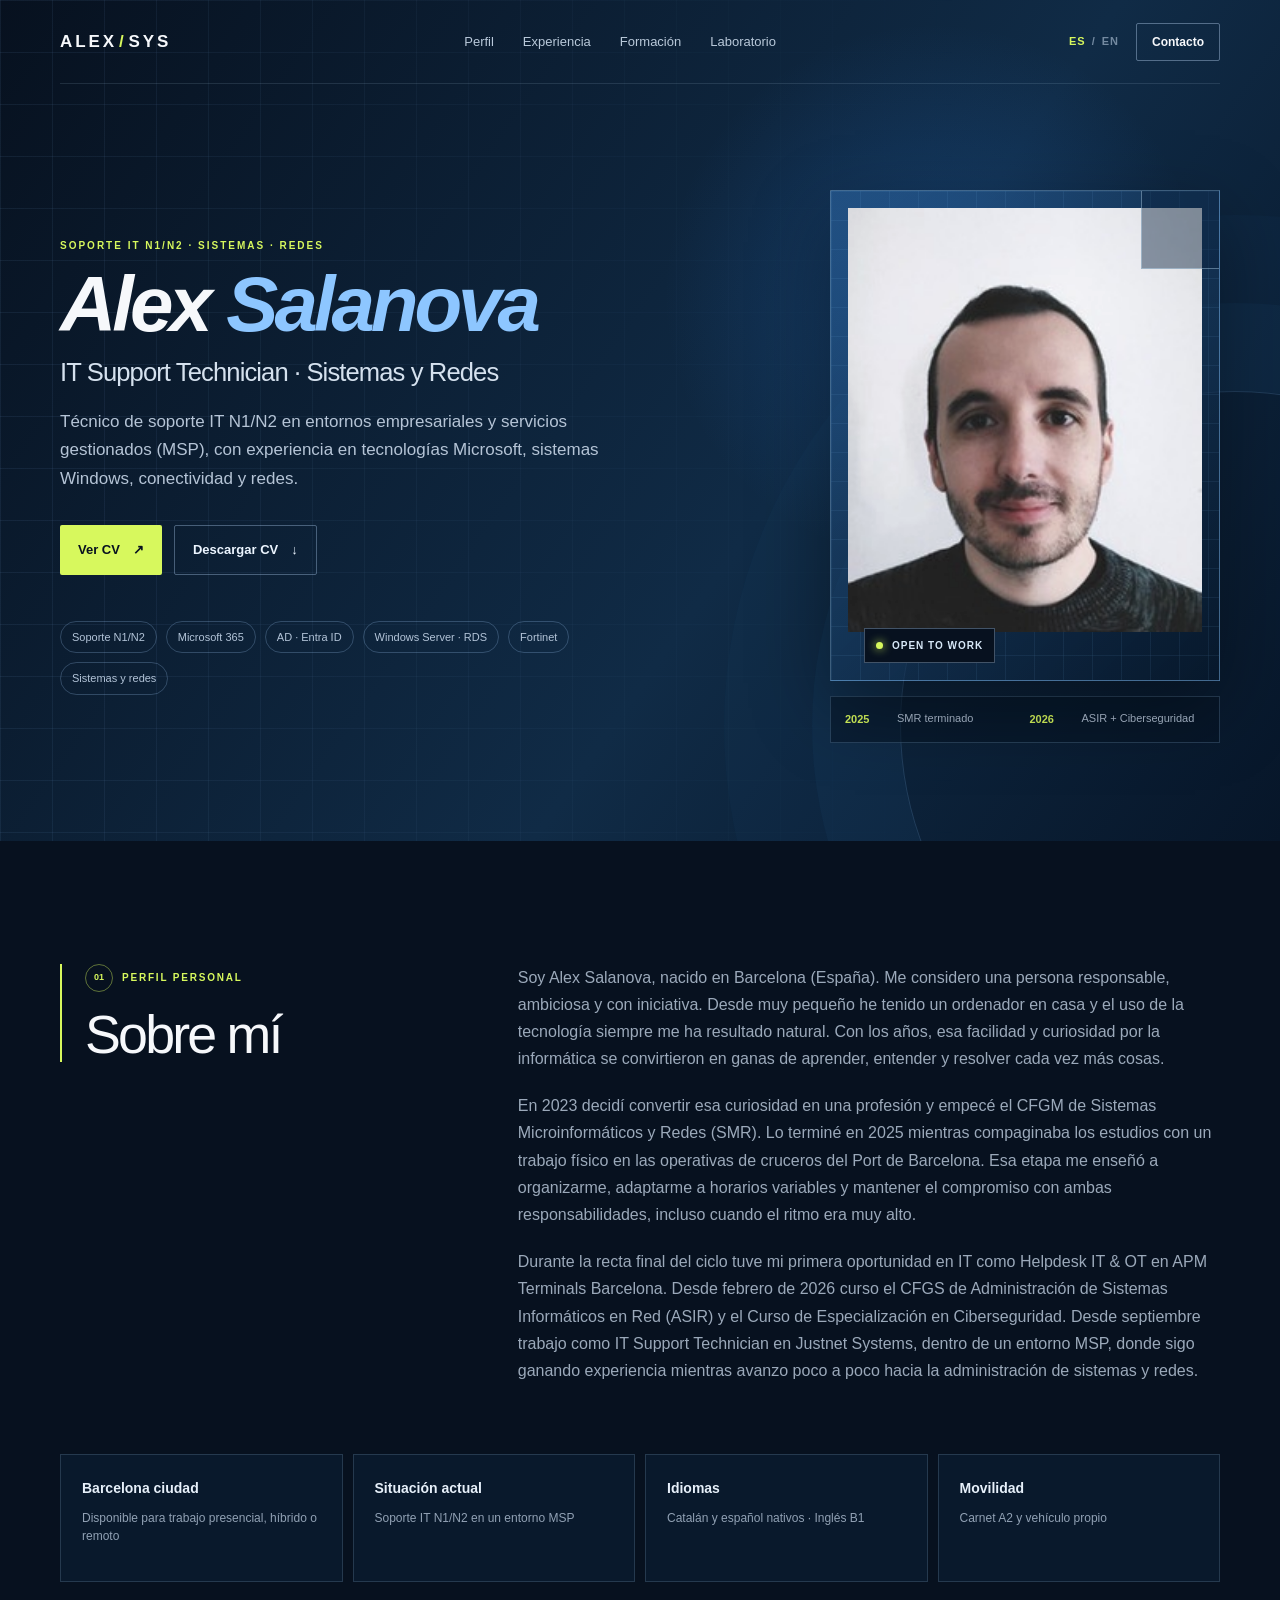
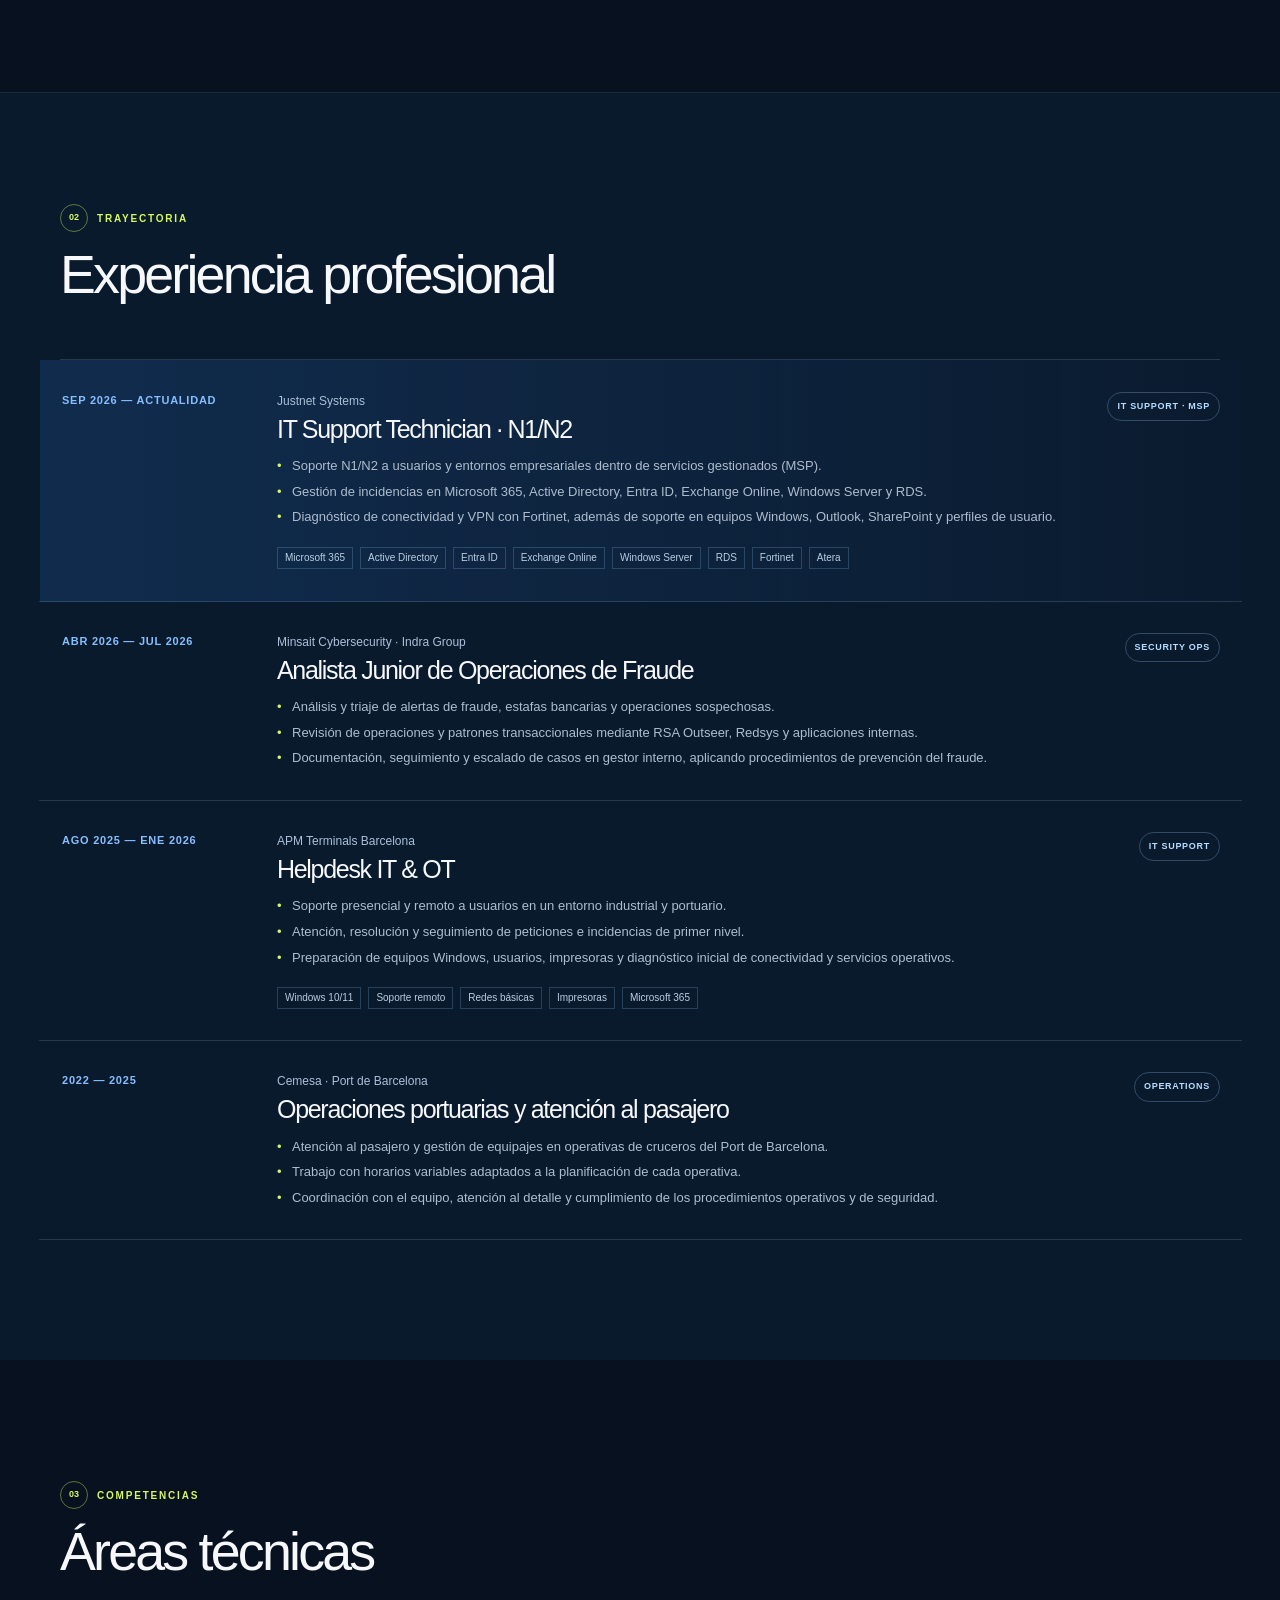
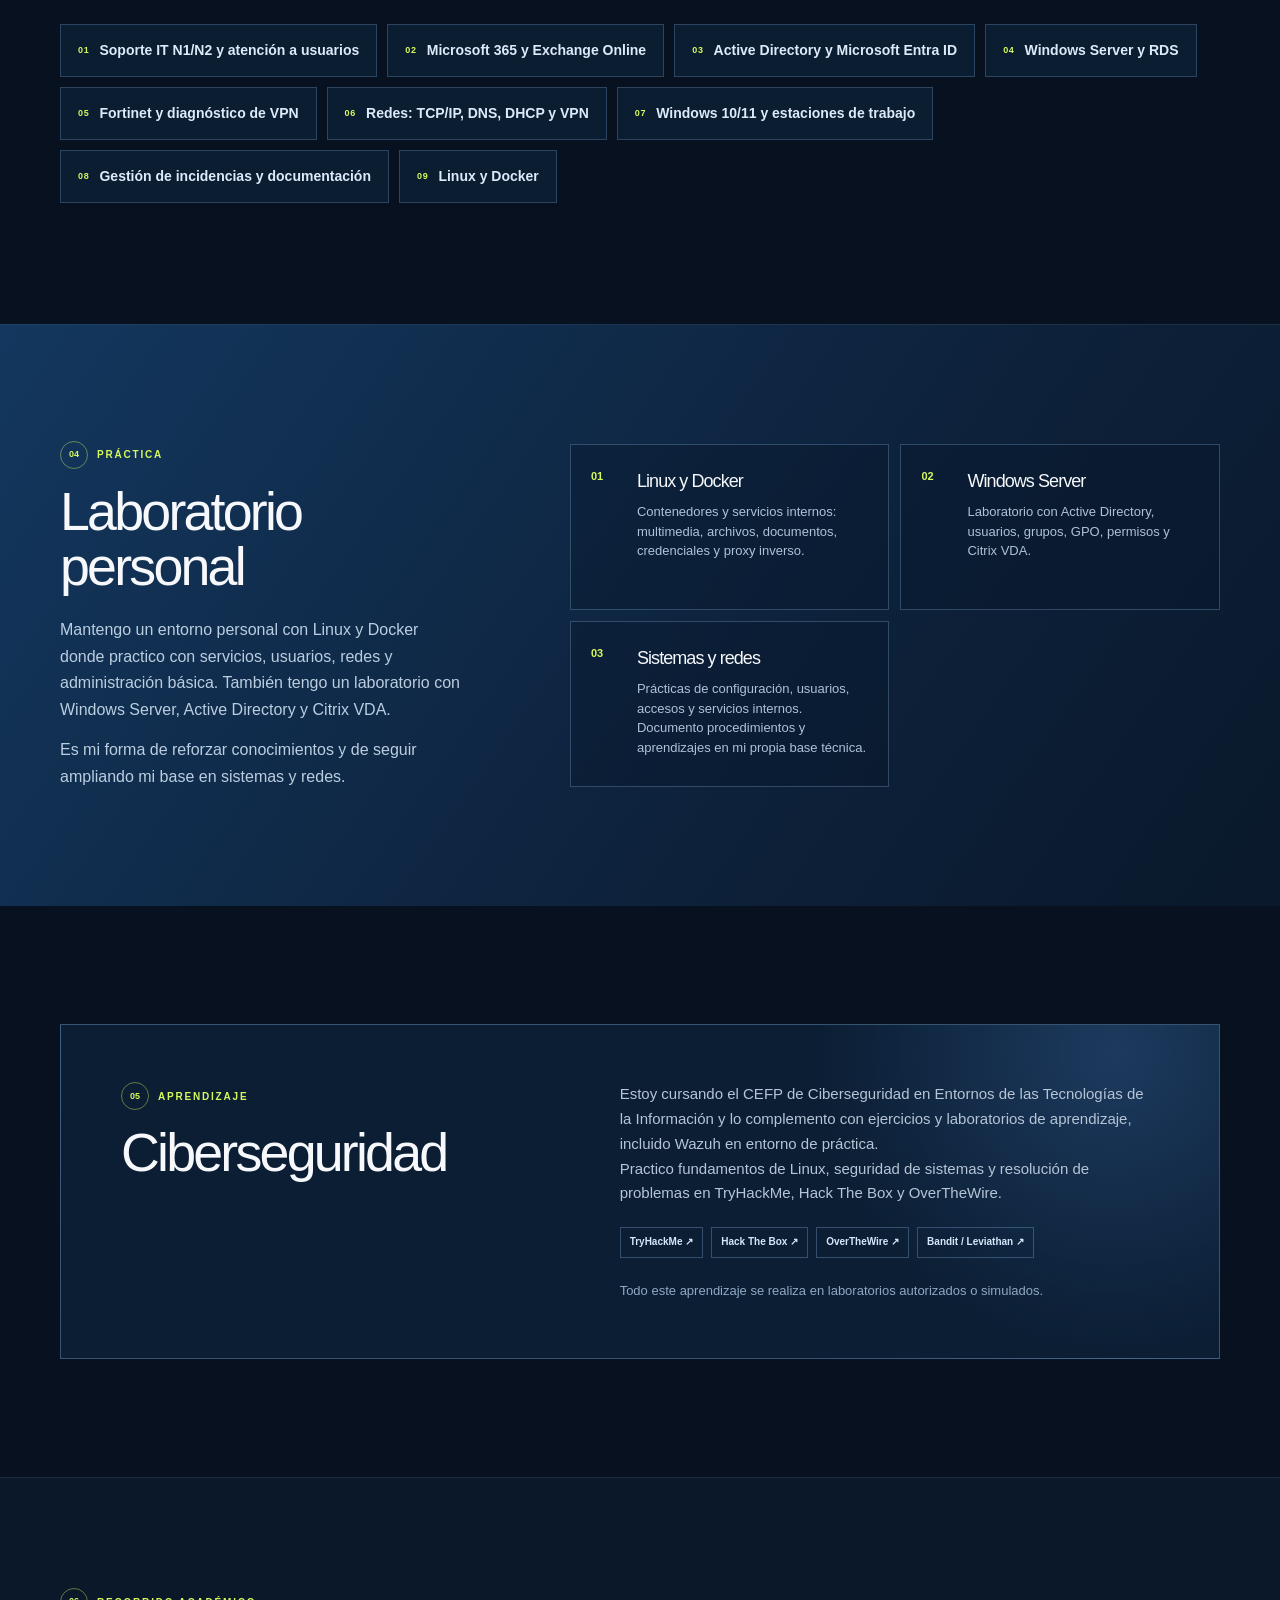
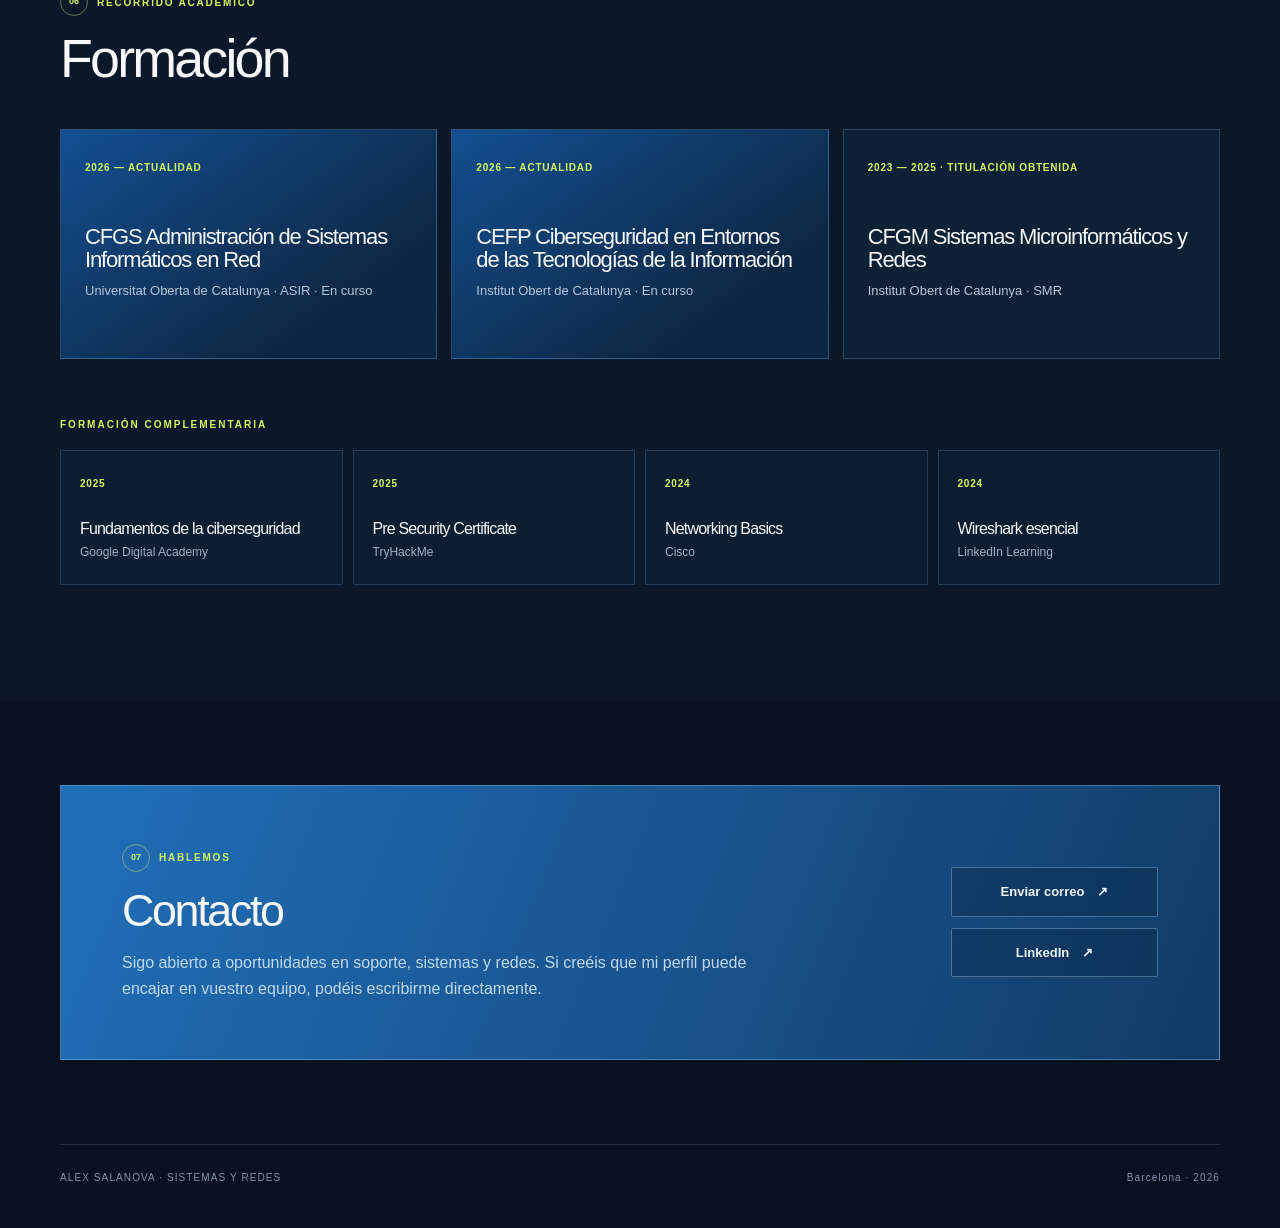
==== commit 96c11c1d: "Restore original hero interactions" ====
--- a/index.html
+++ b/index.html
@@ -1,2 +1,2 @@
-<!DOCTYPE html><html lang="es"><head><meta charSet="utf-8"/><meta name="viewport" content="width=device-width, initial-scale=1"/><link rel="preload" href="/alex-salanova.jpg" as="image"/><link rel="stylesheet" href="/assets/site.css"><title>Alex Salanova | Sistemas y Redes</title><meta name="description" content="Portfolio profesional de Alex Salanova, técnico de soporte IT N1/N2 con experiencia en Microsoft 365, Active Directory, Entra ID, Windows Server y redes."/><meta property="og:title" content="Alex Salanova | Sistemas y Redes"/><meta property="og:description" content="Soporte IT N1/N2, Microsoft 365, Active Directory, Windows Server y redes."/><meta property="og:image" content="https://alexsysnet.github.io/og.png"/><meta name="twitter:card" content="summary_large_image"/><meta name="twitter:title" content="Alex Salanova | Sistemas y Redes"/><meta name="twitter:description" content="Soporte IT N1/N2, Microsoft 365, Active Directory, Windows Server y redes."/><meta name="twitter:image" content="https://alexsysnet.github.io/og.png"/><link rel="shortcut icon" href="/favicon.svg"/><link rel="icon" href="/favicon.svg"/>
-</head><body><main lang="es"><section class="hero" id="inicio"><nav class="nav shell" aria-label="Navegación principal"><a class="brand" href="#inicio" aria-label="Ir al inicio">ALEX<span>/</span>SYS</a><div class="nav-links"><a href="#perfil">Perfil</a><a href="#experiencia">Experiencia</a><a href="#formacion">Formación</a><a href="#laboratorio">Laboratorio</a></div><div class="nav-right"><div class="language-switch" aria-label="Cambiar idioma"><a href="/" class="active">ES</a><span>/</span><a href="/en" class="">EN</a></div><a class="nav-cta" href="#contacto">Contacto</a></div></nav><div class="shell hero-grid"><div class="hero-copy"><p class="eyebrow">SOPORTE IT N1/N2 · SISTEMAS · REDES</p><h1><span class="name-first">Alex</span> <span class="name-last">Salanova</span><small>IT Support Technician · Sistemas y Redes</small></h1><p class="hero-text">Técnico de soporte IT N1/N2 en entornos empresariales y servicios gestionados (MSP), con experiencia en tecnologías Microsoft, sistemas Windows, conectividad y redes.</p><div class="hero-actions"><a class="button primary" href="/cv-alex-salanova-public.pdf" target="_blank" rel="noreferrer">Ver CV<!-- --> <span>↗</span></a><a class="button secondary" href="/cv-alex-salanova-public.pdf" download="">Descargar CV<!-- --> <span>↓</span></a></div><div class="hero-meta"><span>Soporte N1/N2</span><span>Microsoft 365</span><span>AD · Entra ID</span><span>Windows Server · RDS</span><span>Fortinet</span><span>Sistemas y redes</span></div></div><div class="hero-profile" aria-label="Perfil profesional de Alex Salanova"><div class="photo-frame"><div class="photo-grid"></div><img src="/alex-salanova.jpg" alt="Alex Salanova"/><div class="photo-label"><i></i> OPEN TO WORK</div></div><div class="profile-strip"><span>2025</span><p>SMR terminado</p><span>2026</span><p>ASIR + Ciberseguridad</p></div></div></div></section><section class="intro shell" id="perfil"><div class="section-title"><p><span>01</span>PERFIL PERSONAL</p><h2>Sobre mí</h2></div><div class="intro-copy intro-story"><p>Soy Alex Salanova, nacido en Barcelona (España). Me considero una persona responsable, ambiciosa y con iniciativa. Desde muy pequeño he tenido un ordenador en casa y el uso de la tecnología siempre me ha resultado natural. Con los años, esa facilidad y curiosidad por la informática se convirtieron en ganas de aprender, entender y resolver cada vez más cosas.</p><p>En 2023 decidí convertir esa curiosidad en una profesión y empecé el CFGM de Sistemas Microinformáticos y Redes (SMR). Lo terminé en 2025 mientras compaginaba los estudios con un trabajo físico en las operativas de cruceros del Port de Barcelona. Esa etapa me enseñó a organizarme, adaptarme a horarios variables y mantener el compromiso con ambas responsabilidades, incluso cuando el ritmo era muy alto.</p><p>Durante la recta final del ciclo tuve mi primera oportunidad en IT como Helpdesk IT &amp; OT en APM Terminals Barcelona. Desde febrero de 2026 curso el CFGS de Administración de Sistemas Informáticos en Red (ASIR) y el Curso de Especialización en Ciberseguridad. Desde septiembre trabajo como IT Support Technician en Justnet Systems, dentro de un entorno MSP, donde sigo ganando experiencia mientras avanzo poco a poco hacia la administración de sistemas y redes.</p></div><div class="facts-grid" aria-label="Datos profesionales"><div><b>Barcelona ciudad</b><span>Disponible para trabajo presencial, híbrido o remoto</span></div><div><b>Situación actual</b><span>Soporte IT N1/N2 en un entorno MSP</span></div><div><b>Idiomas</b><span>Catalán y español nativos · Inglés B1</span></div><div><b>Movilidad</b><span>Carnet A2 y vehículo propio</span></div></div></section><section class="experience" id="experiencia"><div class="shell"><div class="section-title"><p><span>02</span>TRAYECTORIA</p><h2>Experiencia profesional</h2></div><div class="timeline"><article class="timeline-item featured"><div class="date">SEP 2026 — ACTUALIDAD</div><div class="role"><p>Justnet Systems</p><h3>IT Support Technician · N1/N2</h3><ul><li>Soporte N1/N2 a usuarios y entornos empresariales dentro de servicios gestionados (MSP).</li><li>Gestión de incidencias en Microsoft 365, Active Directory, Entra ID, Exchange Online, Windows Server y RDS.</li><li>Diagnóstico de conectividad y VPN con Fortinet, además de soporte en equipos Windows, Outlook, SharePoint y perfiles de usuario.</li></ul><div class="tool-row" aria-label="Tecnologías de trabajo"><span>Microsoft 365</span><span>Active Directory</span><span>Entra ID</span><span>Exchange Online</span><span>Windows Server</span><span>RDS</span><span>Fortinet</span><span>Atera</span></div></div><span class="timeline-tag">IT SUPPORT · MSP</span></article><article class="timeline-item"><div class="date">ABR 2026 — JUL 2026</div><div class="role"><p>Minsait Cybersecurity · Indra Group</p><h3>Analista Junior de Operaciones de Fraude</h3><ul><li>Análisis y triaje de alertas de fraude, estafas bancarias y operaciones sospechosas.</li><li>Revisión de operaciones y patrones transaccionales mediante RSA Outseer, Redsys y aplicaciones internas.</li><li>Documentación, seguimiento y escalado de casos en gestor interno, aplicando procedimientos de prevención del fraude.</li></ul></div><span class="timeline-tag">SECURITY OPS</span></article><article class="timeline-item"><div class="date">AGO 2025 — ENE 2026</div><div class="role"><p>APM Terminals Barcelona</p><h3>Helpdesk IT &amp; OT</h3><ul><li>Soporte presencial y remoto a usuarios en un entorno industrial y portuario.</li><li>Atención, resolución y seguimiento de peticiones e incidencias de primer nivel.</li><li>Preparación de equipos Windows, usuarios, impresoras y diagnóstico inicial de conectividad y servicios operativos.</li></ul><div class="tool-row" aria-label="Entornos de trabajo"><span>Windows 10/11</span><span>Soporte remoto</span><span>Redes básicas</span><span>Impresoras</span><span>Microsoft 365</span></div></div><span class="timeline-tag">IT SUPPORT</span></article><article class="timeline-item"><div class="date">2022 — 2025</div><div class="role"><p>Cemesa · <!-- -->Port de Barcelona</p><h3>Operaciones portuarias y atención al pasajero</h3><ul><li>Atención al pasajero y gestión de equipajes en operativas de cruceros del Port de Barcelona.</li><li>Trabajo con horarios variables adaptados a la planificación de cada operativa.</li><li>Coordinación con el equipo, atención al detalle y cumplimiento de los procedimientos operativos y de seguridad.</li></ul></div><span class="timeline-tag">OPERATIONS</span></article></div></div></section><section class="skills-section shell"><div class="skills-heading"><div class="section-title"><p><span>03</span>COMPETENCIAS</p><h2>Áreas técnicas</h2></div></div><div class="skill-cloud"><span><i>01</i>Soporte IT N1/N2 y atención a usuarios</span><span><i>02</i>Microsoft 365 y Exchange Online</span><span><i>03</i>Active Directory y Microsoft Entra ID</span><span><i>04</i>Windows Server y RDS</span><span><i>05</i>Fortinet y diagnóstico de VPN</span><span><i>06</i>Redes: TCP/IP, DNS, DHCP y VPN</span><span><i>07</i>Windows 10/11 y estaciones de trabajo</span><span><i>08</i>Gestión de incidencias y documentación</span><span><i>09</i>Linux y Docker</span></div></section><section class="lab-section" id="laboratorio"><div class="shell lab-layout"><div class="lab-copy"><div class="section-title"><p><span>04</span>PRÁCTICA</p><h2>Laboratorio personal</h2></div><p>Mantengo un entorno personal con Linux y Docker donde practico con servicios, usuarios, redes y administración básica. También tengo un laboratorio con Windows Server, Active Directory y Citrix VDA.</p><p>Es mi forma de reforzar conocimientos y de seguir ampliando mi base en sistemas y redes.</p></div><div class="lab-cards"><article><span>01</span><div><h3>Linux y Docker</h3><p>Contenedores y servicios internos: multimedia, archivos, documentos, credenciales y proxy inverso.</p></div></article><article><span>02</span><div><h3>Windows Server</h3><p>Laboratorio con Active Directory, usuarios, grupos, GPO, permisos y Citrix VDA.</p></div></article><article><span>03</span><div><h3>Sistemas y redes</h3><p>Prácticas de configuración, usuarios, accesos y servicios internos. Documento procedimientos y aprendizajes en mi propia base técnica.</p></div></article></div></div></section><section class="cyber-section shell"><div class="cyber-panel"><div><div class="section-title"><p><span>05</span>APRENDIZAJE</p><h2>Ciberseguridad</h2></div></div><div class="cyber-copy"><p>Estoy cursando el CEFP de Ciberseguridad en Entornos de las Tecnologías de la Información y lo complemento con ejercicios y laboratorios de aprendizaje, incluido Wazuh en entorno de práctica.</p><p>Practico fundamentos de Linux, seguridad de sistemas y resolución de problemas en TryHackMe, Hack The Box y OverTheWire.</p><div class="cyber-tags"><a href="https://tryhackme.com/" target="_blank" rel="noreferrer">TryHackMe ↗</a><a href="https://www.hackthebox.com/" target="_blank" rel="noreferrer">Hack The Box ↗</a><a href="https://overthewire.org/wargames/" target="_blank" rel="noreferrer">OverTheWire ↗</a><a href="https://overthewire.org/wargames/" target="_blank" rel="noreferrer">Bandit / Leviathan ↗</a></div><p class="cyber-note">Todo este aprendizaje se realiza en laboratorios autorizados o simulados.</p></div></div></section><section class="education-section" id="formacion"><div class="shell"><div class="section-title"><p><span>06</span>RECORRIDO ACADÉMICO</p><h2>Formación</h2></div><div class="education-grid"><article class="current"><span>2026 — ACTUALIDAD</span><h3>CFGS Administración de Sistemas Informáticos en Red</h3><p>Universitat Oberta de Catalunya · ASIR · <!-- -->En curso</p></article><article class="current"><span>2026 — ACTUALIDAD</span><h3>CEFP Ciberseguridad en Entornos de las Tecnologías de la Información</h3><p>Institut Obert de Catalunya · <!-- -->En curso</p></article><article><span>2023 — 2025 · TITULACIÓN OBTENIDA</span><h3>CFGM Sistemas Microinformáticos y Redes</h3><p>Institut Obert de Catalunya · SMR</p></article></div><div class="course-block"><p class="section-label">FORMACIÓN COMPLEMENTARIA</p><div class="course-list"><article><span>2025</span><h3>Fundamentos de la ciberseguridad</h3><p>Google Digital Academy</p></article><article><span>2025</span><h3>Pre Security Certificate</h3><p>TryHackMe</p></article><article><span>2024</span><h3>Networking Basics</h3><p>Cisco</p></article><article><span>2024</span><h3>Wireshark esencial</h3><p>LinkedIn Learning</p></article></div></div></div></section><section class="contact-section" id="contacto"><div class="shell contact-card"><div><div class="section-title compact"><p><span>07</span>HABLEMOS</p><h2>Contacto</h2></div><p>Sigo abierto a oportunidades en soporte, sistemas y redes. Si creéis que mi perfil puede encajar en vuestro equipo, podéis escribirme directamente.</p></div><div class="contact-actions"><a class="button primary" href="https://mail.google.com/mail/?view=cm&amp;fs=1&amp;to=alex.salanova%40gmail.com" target="_blank" rel="noreferrer">Enviar correo<!-- --> <span>↗</span></a><a class="button secondary" href="https://www.linkedin.com/in/alex-salanova" target="_blank" rel="noreferrer">LinkedIn <span>↗</span></a></div></div></section><footer class="shell footer"><span>ALEX SALANOVA · <!-- -->SISTEMAS Y REDES</span><span>Barcelona · 2026</span></footer></main></body></html>+<!DOCTYPE html><html lang="es"><head><meta charSet="utf-8"/><meta name="viewport" content="width=device-width, initial-scale=1"/><link rel="preload" href="/alex-salanova.jpg" as="image"/><link rel="stylesheet" href="/assets/site.css"><title>Alex Salanova | Sistemas y Redes</title><meta name="description" content="Portfolio profesional de Alex Salanova, técnico de soporte IT N1/N2 con experiencia en Microsoft 365, Active Directory, Entra ID, Windows Server y redes."/><meta property="og:title" content="Alex Salanova | Sistemas y Redes"/><meta property="og:description" content="Soporte IT N1/N2, Microsoft 365, Active Directory, Windows Server y redes."/><meta property="og:image" content="http://localhost:3003/og.png"/><meta name="twitter:card" content="summary_large_image"/><meta name="twitter:title" content="Alex Salanova | Sistemas y Redes"/><meta name="twitter:description" content="Soporte IT N1/N2, Microsoft 365, Active Directory, Windows Server y redes."/><meta name="twitter:image" content="http://localhost:3003/og.png"/><link rel="shortcut icon" href="/favicon.svg"/><link rel="icon" href="/favicon.svg"/>
+</head><body><main lang="es"><section class="hero" id="inicio"><nav class="nav shell" aria-label="Navegación principal"><a class="brand" href="#inicio" aria-label="Ir al inicio">ALEX<span>/</span>SYS</a><div class="nav-links"><a href="#perfil">Perfil</a><a href="#experiencia">Experiencia</a><a href="#formacion">Formación</a><a href="#laboratorio">Laboratorio</a></div><div class="nav-right"><div class="language-switch" aria-label="Cambiar idioma"><a href="/" class="active">ES</a><span>/</span><a href="/en" class="">EN</a></div><a class="nav-cta" href="#contacto">Contacto</a></div></nav><div class="shell hero-grid"><div class="hero-copy"><p class="eyebrow">SOPORTE IT N1/N2 · SISTEMAS · REDES</p><h1 class="hero-name"><span class="name-word name-first"><i class="name-letter" data-letter="A" data-order="0">A</i><i class="name-letter" data-letter="l" data-order="1">l</i><i class="name-letter" data-letter="e" data-order="2">e</i><i class="name-letter" data-letter="x" data-order="3">x</i></span> <span class="name-word name-last"><i class="name-letter" data-letter="S" data-order="4">S</i><i class="name-letter" data-letter="a" data-order="5">a</i><i class="name-letter" data-letter="l" data-order="6">l</i><i class="name-letter" data-letter="a" data-order="7">a</i><i class="name-letter" data-letter="n" data-order="8">n</i><i class="name-letter" data-letter="o" data-order="9">o</i><i class="name-letter" data-letter="v" data-order="10">v</i><i class="name-letter" data-letter="a" data-order="11">a</i></span><small>IT Support Technician · Sistemas y Redes</small></h1><p class="hero-text">Técnico de soporte IT N1/N2 en entornos empresariales y servicios gestionados (MSP), con experiencia en tecnologías Microsoft, sistemas Windows, conectividad y redes.</p><div class="hero-actions"><a class="button primary" href="/cv-alex-salanova-public.pdf" target="_blank" rel="noreferrer">Ver CV<!-- --> <span>↗</span></a><a class="button secondary" href="/cv-alex-salanova-public.pdf" download="">Descargar CV<!-- --> <span>↓</span></a></div><div class="hero-meta"><span>Soporte N1/N2</span><span>Microsoft 365</span><span>AD · Entra ID</span><span>Windows Server · RDS</span><span>Fortinet</span><span>Sistemas y redes</span></div></div><div class="hero-profile" aria-label="Perfil profesional de Alex Salanova"><div class="photo-frame"><div class="photo-grid"></div><img src="/alex-salanova.jpg" alt="Alex Salanova"/><div class="photo-label"><i></i> OPEN TO WORK</div></div><div class="profile-strip"><span>2025</span><p>SMR terminado</p><span>2026</span><p>ASIR + Ciberseguridad</p></div></div></div></section><section class="intro shell" id="perfil"><div class="section-title"><p><span>01</span>PERFIL PERSONAL</p><h2>Sobre mí</h2></div><div class="intro-copy intro-story"><p>Soy Alex Salanova, nacido en Barcelona (España). Me considero una persona responsable, ambiciosa y con iniciativa. Desde muy pequeño he tenido un ordenador en casa y el uso de la tecnología siempre me ha resultado natural. Con los años, esa facilidad y curiosidad por la informática se convirtieron en ganas de aprender, entender y resolver cada vez más cosas.</p><p>En 2023 decidí convertir esa curiosidad en una profesión y empecé el CFGM de Sistemas Microinformáticos y Redes (SMR). Lo terminé en 2025 mientras compaginaba los estudios con un trabajo físico en las operativas de cruceros del Port de Barcelona. Esa etapa me enseñó a organizarme, adaptarme a horarios variables y mantener el compromiso con ambas responsabilidades, incluso cuando el ritmo era muy alto.</p><p>Durante la recta final del ciclo tuve mi primera oportunidad en IT como Helpdesk IT &amp; OT en APM Terminals Barcelona. Desde febrero de 2026 curso el CFGS de Administración de Sistemas Informáticos en Red (ASIR) y el Curso de Especialización en Ciberseguridad. Desde septiembre trabajo como IT Support Technician en Justnet Systems, dentro de un entorno MSP, donde sigo ganando experiencia mientras avanzo poco a poco hacia la administración de sistemas y redes.</p></div><div class="facts-grid" aria-label="Datos profesionales"><div><b>Barcelona ciudad</b><span>Disponible para trabajo presencial, híbrido o remoto</span></div><div><b>Situación actual</b><span>Soporte IT N1/N2 en un entorno MSP</span></div><div><b>Idiomas</b><span>Catalán y español nativos · Inglés B1</span></div><div><b>Movilidad</b><span>Carnet A2 y vehículo propio</span></div></div></section><section class="experience" id="experiencia"><div class="shell"><div class="section-title"><p><span>02</span>TRAYECTORIA</p><h2>Experiencia profesional</h2></div><div class="timeline"><article class="timeline-item featured"><div class="date">SEP 2026 — ACTUALIDAD</div><div class="role"><p>Justnet Systems</p><h3>IT Support Technician · N1/N2</h3><ul><li>Soporte N1/N2 a usuarios y entornos empresariales dentro de servicios gestionados (MSP).</li><li>Gestión de incidencias en Microsoft 365, Active Directory, Entra ID, Exchange Online, Windows Server y RDS.</li><li>Diagnóstico de conectividad y VPN con Fortinet, además de soporte en equipos Windows, Outlook, SharePoint y perfiles de usuario.</li></ul><div class="tool-row" aria-label="Tecnologías de trabajo"><span>Microsoft 365</span><span>Active Directory</span><span>Entra ID</span><span>Exchange Online</span><span>Windows Server</span><span>RDS</span><span>Fortinet</span><span>Atera</span></div></div><span class="timeline-tag">IT SUPPORT · MSP</span></article><article class="timeline-item"><div class="date">ABR 2026 — JUL 2026</div><div class="role"><p>Minsait Cybersecurity · Indra Group</p><h3>Analista Junior de Operaciones de Fraude</h3><ul><li>Análisis y triaje de alertas de fraude, estafas bancarias y operaciones sospechosas.</li><li>Revisión de operaciones y patrones transaccionales mediante RSA Outseer, Redsys y aplicaciones internas.</li><li>Documentación, seguimiento y escalado de casos en gestor interno, aplicando procedimientos de prevención del fraude.</li></ul></div><span class="timeline-tag">SECURITY OPS</span></article><article class="timeline-item"><div class="date">AGO 2025 — ENE 2026</div><div class="role"><p>APM Terminals Barcelona</p><h3>Helpdesk IT &amp; OT</h3><ul><li>Soporte presencial y remoto a usuarios en un entorno industrial y portuario.</li><li>Atención, resolución y seguimiento de peticiones e incidencias de primer nivel.</li><li>Preparación de equipos Windows, usuarios, impresoras y diagnóstico inicial de conectividad y servicios operativos.</li></ul><div class="tool-row" aria-label="Entornos de trabajo"><span>Windows 10/11</span><span>Soporte remoto</span><span>Redes básicas</span><span>Impresoras</span><span>Microsoft 365</span></div></div><span class="timeline-tag">IT SUPPORT</span></article><article class="timeline-item"><div class="date">2022 — 2025</div><div class="role"><p>Cemesa · <!-- -->Port de Barcelona</p><h3>Operaciones portuarias y atención al pasajero</h3><ul><li>Atención al pasajero y gestión de equipajes en operativas de cruceros del Port de Barcelona.</li><li>Trabajo con horarios variables adaptados a la planificación de cada operativa.</li><li>Coordinación con el equipo, atención al detalle y cumplimiento de los procedimientos operativos y de seguridad.</li></ul></div><span class="timeline-tag">OPERATIONS</span></article></div></div></section><section class="skills-section shell"><div class="skills-heading"><div class="section-title"><p><span>03</span>COMPETENCIAS</p><h2>Áreas técnicas</h2></div></div><div class="skill-cloud"><span><i>01</i>Soporte IT N1/N2 y atención a usuarios</span><span><i>02</i>Microsoft 365 y Exchange Online</span><span><i>03</i>Active Directory y Microsoft Entra ID</span><span><i>04</i>Windows Server y RDS</span><span><i>05</i>Fortinet y diagnóstico de VPN</span><span><i>06</i>Redes: TCP/IP, DNS, DHCP y VPN</span><span><i>07</i>Windows 10/11 y estaciones de trabajo</span><span><i>08</i>Gestión de incidencias y documentación</span><span><i>09</i>Linux y Docker</span></div></section><section class="lab-section" id="laboratorio"><div class="shell lab-layout"><div class="lab-copy"><div class="section-title"><p><span>04</span>PRÁCTICA</p><h2>Laboratorio personal</h2></div><p>Mantengo un entorno personal con Linux y Docker donde practico con servicios, usuarios, redes y administración básica. También tengo un laboratorio con Windows Server, Active Directory y Citrix VDA.</p><p>Es mi forma de reforzar conocimientos y de seguir ampliando mi base en sistemas y redes.</p></div><div class="lab-cards"><article><span>01</span><div><h3>Linux y Docker</h3><p>Contenedores y servicios internos: multimedia, archivos, documentos, credenciales y proxy inverso.</p></div></article><article><span>02</span><div><h3>Windows Server</h3><p>Laboratorio con Active Directory, usuarios, grupos, GPO, permisos y Citrix VDA.</p></div></article><article><span>03</span><div><h3>Sistemas y redes</h3><p>Prácticas de configuración, usuarios, accesos y servicios internos. Documento procedimientos y aprendizajes en mi propia base técnica.</p></div></article></div></div></section><section class="cyber-section shell"><div class="cyber-panel"><div><div class="section-title"><p><span>05</span>APRENDIZAJE</p><h2>Ciberseguridad</h2></div></div><div class="cyber-copy"><p>Estoy cursando el CEFP de Ciberseguridad en Entornos de las Tecnologías de la Información y lo complemento con ejercicios y laboratorios de aprendizaje, incluido Wazuh en entorno de práctica.</p><p>Practico fundamentos de Linux, seguridad de sistemas y resolución de problemas en TryHackMe, Hack The Box y OverTheWire.</p><div class="cyber-tags"><a href="https://tryhackme.com/" target="_blank" rel="noreferrer">TryHackMe ↗</a><a href="https://www.hackthebox.com/" target="_blank" rel="noreferrer">Hack The Box ↗</a><a href="https://overthewire.org/wargames/" target="_blank" rel="noreferrer">OverTheWire ↗</a><a href="https://overthewire.org/wargames/" target="_blank" rel="noreferrer">Bandit / Leviathan ↗</a></div><p class="cyber-note">Todo este aprendizaje se realiza en laboratorios autorizados o simulados.</p></div></div></section><section class="education-section" id="formacion"><div class="shell"><div class="section-title"><p><span>06</span>RECORRIDO ACADÉMICO</p><h2>Formación</h2></div><div class="education-grid"><article class="current"><span>2026 — ACTUALIDAD</span><h3>CFGS Administración de Sistemas Informáticos en Red</h3><p>Universitat Oberta de Catalunya · ASIR · <!-- -->En curso</p></article><article class="current"><span>2026 — ACTUALIDAD</span><h3>CEFP Ciberseguridad en Entornos de las Tecnologías de la Información</h3><p>Institut Obert de Catalunya · <!-- -->En curso</p></article><article><span>2023 — 2025 · TITULACIÓN OBTENIDA</span><h3>CFGM Sistemas Microinformáticos y Redes</h3><p>Institut Obert de Catalunya · SMR</p></article></div><div class="course-block"><p class="section-label">FORMACIÓN COMPLEMENTARIA</p><div class="course-list"><article><span>2025</span><h3>Fundamentos de la ciberseguridad</h3><p>Google Digital Academy</p></article><article><span>2025</span><h3>Pre Security Certificate</h3><p>TryHackMe</p></article><article><span>2024</span><h3>Networking Basics</h3><p>Cisco</p></article><article><span>2024</span><h3>Wireshark esencial</h3><p>LinkedIn Learning</p></article></div></div></div></section><section class="contact-section" id="contacto"><div class="shell contact-card"><div><div class="section-title compact"><p><span>07</span>HABLEMOS</p><h2>Contacto</h2></div><p>Sigo abierto a oportunidades en soporte, sistemas y redes. Si creéis que mi perfil puede encajar en vuestro equipo, podéis escribirme directamente.</p></div><div class="contact-actions"><a class="button primary" href="https://mail.google.com/mail/?view=cm&amp;fs=1&amp;to=alex.salanova%40gmail.com" target="_blank" rel="noreferrer">Enviar correo<!-- --> <span>↗</span></a><a class="button secondary" href="https://www.linkedin.com/in/alex-salanova" target="_blank" rel="noreferrer">LinkedIn <span>↗</span></a></div></div></section><footer class="shell footer"><span>ALEX SALANOVA · <!-- -->SISTEMAS Y REDES</span><span>Barcelona · 2026</span></footer></main><script src="/hero-interactions.js" defer></script></body></html>
--- a/assets/site.css
+++ b/assets/site.css
@@ -0,0 +1,2 @@
+/*! tailwindcss v4.2.1 | MIT License | https://tailwindcss.com */
+@layer theme{:root,:host{--font-sans:ui-sans-serif, system-ui, sans-serif, "Apple Color Emoji", "Segoe UI Emoji", "Segoe UI Symbol", "Noto Color Emoji";--font-mono:ui-monospace, SFMono-Regular, Menlo, Monaco, Consolas, "Liberation Mono", "Courier New", monospace;--spacing:.25rem;--default-font-family:var(--font-sans);--default-mono-font-family:var(--font-mono)}}@layer base{*,:after,:before{box-sizing:border-box;border:0 solid;margin:0;padding:0}::backdrop{box-sizing:border-box;border:0 solid;margin:0;padding:0}::file-selector-button{box-sizing:border-box;border:0 solid;margin:0;padding:0}html,:host{-webkit-text-size-adjust:100%;tab-size:4;line-height:1.5;font-family:var(--default-font-family,ui-sans-serif, system-ui, sans-serif, "Apple Color Emoji", "Segoe UI Emoji", "Segoe UI Symbol", "Noto Color Emoji");font-feature-settings:var(--default-font-feature-settings,normal);font-variation-settings:var(--default-font-variation-settings,normal);-webkit-tap-highlight-color:transparent}hr{height:0;color:inherit;border-top-width:1px}abbr:where([title]){-webkit-text-decoration:underline dotted;text-decoration:underline dotted}h1,h2,h3,h4,h5,h6{font-size:inherit;font-weight:inherit}a{color:inherit;-webkit-text-decoration:inherit;-webkit-text-decoration:inherit;-webkit-text-decoration:inherit;-webkit-text-decoration:inherit;text-decoration:inherit}b,strong{font-weight:bolder}code,kbd,samp,pre{font-family:var(--default-mono-font-family,ui-monospace, SFMono-Regular, Menlo, Monaco, Consolas, "Liberation Mono", "Courier New", monospace);font-feature-settings:var(--default-mono-font-feature-settings,normal);font-variation-settings:var(--default-mono-font-variation-settings,normal);font-size:1em}small{font-size:80%}sub,sup{vertical-align:baseline;font-size:75%;line-height:0;position:relative}sub{bottom:-.25em}sup{top:-.5em}table{text-indent:0;border-color:inherit;border-collapse:collapse}:-moz-focusring{outline:auto}progress{vertical-align:baseline}summary{display:list-item}ol,ul,menu{list-style:none}img,svg,video,canvas,audio,iframe,embed,object{vertical-align:middle;display:block}img,video{max-width:100%;height:auto}button,input,select,optgroup,textarea{font:inherit;font-feature-settings:inherit;font-variation-settings:inherit;letter-spacing:inherit;color:inherit;opacity:1;background-color:#0000;border-radius:0}::file-selector-button{font:inherit;font-feature-settings:inherit;font-variation-settings:inherit;letter-spacing:inherit;color:inherit;opacity:1;background-color:#0000;border-radius:0}:where(select:is([multiple],[size])) optgroup{font-weight:bolder}:where(select:is([multiple],[size])) optgroup option{padding-inline-start:20px}::file-selector-button{margin-inline-end:4px}::placeholder{opacity:1}@supports (not ((-webkit-appearance:-apple-pay-button))) or (contain-intrinsic-size:1px){::placeholder{color:currentColor}@supports (color:color-mix(in lab, red, red)){::placeholder{color:color-mix(in oklab, currentcolor 50%, transparent)}}}textarea{resize:vertical}::-webkit-search-decoration{-webkit-appearance:none}::-webkit-date-and-time-value{min-height:1lh;text-align:inherit}::-webkit-datetime-edit{display:inline-flex}::-webkit-datetime-edit-fields-wrapper{padding:0}::-webkit-datetime-edit{padding-block:0}::-webkit-datetime-edit-year-field{padding-block:0}::-webkit-datetime-edit-month-field{padding-block:0}::-webkit-datetime-edit-day-field{padding-block:0}::-webkit-datetime-edit-hour-field{padding-block:0}::-webkit-datetime-edit-minute-field{padding-block:0}::-webkit-datetime-edit-second-field{padding-block:0}::-webkit-datetime-edit-millisecond-field{padding-block:0}::-webkit-datetime-edit-meridiem-field{padding-block:0}::-webkit-calendar-picker-indicator{line-height:1}:-moz-ui-invalid{box-shadow:none}button,input:where([type=button],[type=reset],[type=submit]){-webkit-appearance:button;appearance:button}::file-selector-button{-webkit-appearance:button;appearance:button}::-webkit-inner-spin-button{height:auto}::-webkit-outer-spin-button{height:auto}[hidden]:where(:not([hidden=until-found])){display:none!important}}@layer components;@layer utilities{.relative{position:relative}.start{inset-inline-start:var(--spacing)}.table{display:table}}:root{--ink:#f6f8fb;--muted:#9ba9ba;--soft:#d8e3ef;--night:#07111f;--navy:#0b1d32;--blue:#58a6ff;--lime:#d7f85d;--line:#b1d2f22b}*{box-sizing:border-box}html{scroll-behavior:smooth}body{color:var(--ink);background:var(--night);margin:0;font-family:Arial,Helvetica,sans-serif}a{color:inherit;text-decoration:none}.shell{width:min(1160px,100% - 48px);margin:0 auto}h1,h2,h3,p{margin-top:0}h1,h2,h3{letter-spacing:-.052em}.hero{background:radial-gradient(circle at 73% 35%,#2a7ee43d,#0000 25%),linear-gradient(125deg,#07111f 0%,#102b46 60%,#071629 100%);min-height:770px;position:relative;overflow:hidden}.hero:before{content:"";background-image:linear-gradient(#80b1e717 1px,#0000 1px),linear-gradient(90deg,#80b1e717 1px,#0000 1px);background-size:52px 52px;position:absolute;inset:0;-webkit-mask-image:linear-gradient(90deg,#000,#0000 76%);mask-image:linear-gradient(90deg,#000,#0000 76%)}.hero:after{content:"";border:1px solid #87c4ff2e;border-radius:50%;width:670px;height:670px;position:absolute;bottom:-220px;right:-290px;box-shadow:0 0 0 88px #419aff09,0 0 0 176px #419aff06}.nav{z-index:2;border-bottom:1px solid #c0dbf621;justify-content:space-between;align-items:center;height:84px;display:flex;position:relative}.brand{letter-spacing:.17em;font-size:17px;font-weight:800}.brand span{color:var(--lime);padding:0 2px}.nav-links{color:#b9c9da;gap:29px;font-size:13px;display:flex}.nav-links a:hover{color:#fff}.nav-cta{border:1px solid #c5e0ff61;border-radius:2px;padding:9px 15px;font-size:12px;font-weight:700}.hero-grid{z-index:1;grid-template-columns:1fr .9fr;align-items:center;gap:95px;padding:106px 0 98px;display:grid;position:relative}.eyebrow,.section-label{color:var(--lime);letter-spacing:.2em;margin-bottom:16px;font-size:10px;font-weight:800}h1{margin-bottom:24px;font-size:clamp(54px,6.1vw,83px);font-weight:800;line-height:.91}h1 .name-first,h1 .name-last{animation:.72s cubic-bezier(.2,.72,.22,1) both name-enter;display:inline-block}.name-first{color:var(--ink);animation-delay:60ms!important}.name-last{color:#8dc6ff;animation-delay:.16s!important}h1 small{color:#d5e1ee;letter-spacing:-.035em;margin-top:21px;font-size:clamp(19px,2vw,26px);font-weight:500;animation:.65s cubic-bezier(.2,.72,.22,1) .26s both name-enter;display:block}.hero-text{color:#b5c4d6;max-width:574px;font-size:17px;line-height:1.68}.hero-actions{flex-wrap:wrap;gap:12px;margin-top:32px;display:flex}.button{border-radius:2px;justify-content:center;align-items:center;gap:13px;padding:14px 18px;font-size:13px;font-weight:800;transition:transform .18s,background .18s;display:inline-flex}.button:hover{transform:translateY(-2px)}.button.primary{color:#07111f;background:var(--lime)}.button.secondary{color:#ecf5ff;border:1px solid #bddcff57}.hero-meta{flex-wrap:wrap;gap:9px;margin-top:46px;display:flex}.hero-meta span{color:#b3c4d8;border:1px solid #a6d0ff3d;border-radius:20px;padding:7px 11px;font-size:11px}.hero-profile{justify-self:end;width:min(390px,100%);animation:6s ease-in-out 1.1s infinite profile-float;position:relative}.photo-frame{background:linear-gradient(135deg,#3e89d959,#07182bcc);border:1px solid #9ad1ff5c;width:100%;padding:17px 17px 0;animation:.82s cubic-bezier(.2,.72,.22,1) .12s both portrait-enter;position:relative;overflow:hidden;box-shadow:0 27px 72px #00000059}.photo-frame:before{z-index:1;content:"";background:#09233e73;border-bottom:1px solid #c3e6ff66;border-left:1px solid #c3e6ff66;width:78px;height:78px;position:absolute;top:0;right:0}.photo-grid{opacity:.26;background-image:linear-gradient(#87c9ff4d 1px,#0000 1px),linear-gradient(90deg,#87c9ff4d 1px,#0000 1px);background-size:29px 29px;position:absolute;inset:0}.photo-frame img{object-fit:cover;object-position:center top;filter:contrast(1.05)saturate(.88);transform-origin:50% 20%;width:100%;height:424px;animation:7s ease-in-out 1s infinite alternate portrait-drift;display:block;position:relative}.photo-label{z-index:2;background:var(--night);color:#d8e9f9;letter-spacing:.1em;border:1px solid #bedeff52;align-items:center;gap:9px;margin:-19px 0 17px 16px;padding:9px 11px;font-size:10px;font-weight:800;display:inline-flex;position:relative}.photo-label i{background:var(--lime);width:7px;height:7px;box-shadow:0 0 10px var(--lime);border-radius:50%}.profile-strip{background:#0615258c;border:1px solid #a3d0ff33;grid-template-columns:43px 1fr 43px 1fr;gap:9px;margin-top:15px;padding:14px;display:grid}.profile-strip span{color:var(--lime);font-size:11px;font-weight:800}.profile-strip p{color:#aebdd0;margin:0;font-size:11px;line-height:1.35}@keyframes name-enter{0%{opacity:0;transform:translateY(30px)}to{opacity:1;transform:translateY(0)}}@keyframes portrait-enter{0%{opacity:0;transform:translate(34px)scale(.97)}to{opacity:1;transform:translate(0)scale(1)}}@keyframes profile-float{0%,to{transform:translateY(0)}50%{transform:translateY(-7px)}}@keyframes portrait-drift{0%{transform:scale(1.01)translateY(0)}to{transform:scale(1.035)translateY(-4px)}}.section-title{flex-direction:column;align-items:flex-start;display:flex}.section-title>p{color:var(--lime);letter-spacing:.18em;align-items:center;gap:9px;margin:0 0 15px;font-size:10px;font-weight:800;display:flex}.section-title>p span{width:28px;height:28px;color:var(--lime);letter-spacing:0;border:1px solid #d7f85d6b;border-radius:50%;place-items:center;font-size:9px;display:inline-grid}.section-title h2{margin:0;font-size:clamp(35px,4.2vw,56px);line-height:1.035}.section-title.compact h2{font-size:clamp(34px,3.5vw,50px)}.intro{grid-template-columns:.68fr 1.32fr;column-gap:96px;padding:123px 0 110px;display:grid}.intro .section-title{border-left:2px solid var(--lime);align-self:start;padding-left:23px}.intro-copy{color:var(--muted);font-size:16px;line-height:1.7}.intro-story{max-width:760px;margin:0}.intro-copy p+p{margin-top:20px}.facts-grid{grid-column:1/-1;grid-template-columns:repeat(4,1fr);gap:10px;margin-top:70px;display:grid}.facts-grid div{border:1px solid var(--line);background:#0d233b80;min-height:128px;padding:23px 21px;transition:transform .2s,border-color .2s,background .2s,box-shadow .2s}.facts-grid div:hover{background:#102c4ab8;border-color:#8dc6ff59;transform:translateY(-4px);box-shadow:0 16px 34px #00000029}.facts-grid b{color:#e7f0fa;font-size:14px;display:block}.facts-grid span{color:#91a1b4;margin-top:11px;font-size:12px;line-height:1.48;display:block}.experience{background:#0a1a2d;border-top:1px solid #aed5fd17;padding:111px 0 120px}.section-heading{grid-template-columns:1fr .72fr;align-items:end;gap:80px;display:grid}.section-heading>p{color:var(--muted);margin-bottom:5px;line-height:1.64}.timeline{border-top:1px solid var(--line);margin-top:56px}.timeline-item{border-bottom:1px solid var(--line);border-left:2px solid #0000;grid-template-columns:185px 1fr 122px;gap:30px;margin:0 -22px;padding:31px 22px;transition:transform .2s,border-color .2s,background .2s;display:grid;position:relative}.timeline-item:hover{border-left-color:var(--lime);background:#1b406738;transform:translate(4px)}.timeline-item.featured{background:linear-gradient(90deg,#2a74d033,#102f5108);padding:32px 22px}.date{color:#87befe;letter-spacing:.07em;font-size:11px;font-weight:800}.role>p{color:#aac0d8;margin-bottom:7px;font-size:12px}.role h3{margin-bottom:14px;font-size:25px;line-height:1.02}.role ul{color:#aebdce;margin:0;padding:0;font-size:13px;line-height:1.58;list-style:none}.role li{margin-top:5px;padding-left:15px;position:relative}.role li:before{color:var(--lime);content:"•";position:absolute;left:0}.timeline-tag{color:#b8dcff;letter-spacing:.08em;border:1px solid #98cfff45;border-radius:20px;place-self:start end;padding:7px 9px;font-size:9px;font-weight:800}.tool-row span{color:#91b7da;border:1px solid #94c7f733;padding:5px 8px;font-size:10px}.muted-item{opacity:.84}.skills-section{padding:121px 0}.skill-cloud{flex-wrap:wrap;gap:10px;margin-top:44px;display:flex}.skill-cloud span{color:#dceafa;background:#0b1d31;border:1px solid #99cafc3b;align-items:center;gap:10px;padding:15px 17px;font-size:14px;font-weight:700;transition:transform .18s,border-color .18s,background .18s;display:inline-flex}.skill-cloud span:hover{background:#102743;border-color:#d7f85d61;transform:translateY(-2px)}.skill-cloud i{color:var(--lime);letter-spacing:.08em;font-size:9px;font-style:normal}.skills-note{color:#8fa0b4;max-width:700px;margin:25px 0 0;font-size:12px;line-height:1.55}.lab-section{background:linear-gradient(125deg,#13375e,#0d213a 63%,#0a192b);border-top:1px solid #afd7ff1c;padding:116px 0}.lab-layout{grid-template-columns:.77fr 1.23fr;align-items:center;gap:103px;display:grid}.lab-copy>p:not(.section-label){color:#bbcee0;max-width:450px;margin:22px 0 0;line-height:1.66}.lab-cards{gap:11px;display:grid}.lab-cards article{background:#0716275c;border:1px solid #9ed1ff42;grid-template-columns:48px 1fr;gap:12px;padding:23px 20px;transition:transform .2s,border-color .2s,background .2s;display:grid}.lab-cards article:hover{background:#091d3399;border-color:#d7f85d52;transform:translate(4px)}.lab-cards span{color:var(--lime);font-size:11px;font-weight:800}.lab-cards h3{margin:0 0 7px;font-size:18px}.lab-cards p{color:#aec2d7;grid-column:2;margin:0;font-size:13px;line-height:1.5}.cyber-section{padding:118px 0}.cyber-panel{background:radial-gradient(circle at 91% 8%,#5b9ef538,#0000 27%),#0b1e34;border:1px solid #97ccfc4d;grid-template-columns:.85fr 1.15fr;gap:100px;padding:57px 60px;display:grid}.cyber-copy{color:#b5c5d6;font-size:15px;line-height:1.65}.cyber-copy p:last-child{margin-bottom:0}.cyber-tags{flex-wrap:wrap;gap:8px;margin:24px 0 19px;display:flex}.cyber-tags a{color:#d9eafb;border:1px solid #9dcdfa3d;padding:8px 10px;font-size:11px;transition:transform .18s,border-color .18s}.cyber-tags a:hover{border-color:#d7f85d73;transform:translateY(-2px)}.cyber-note{color:#8599ae;font-size:12px}.education-section{background:#0a1829;border-top:1px solid #add4fa1a;padding:110px 0 116px}.education-section .section-title{margin-bottom:42px}.education-grid{grid-template-columns:repeat(3,1fr);gap:14px;display:grid}.education-grid article{background:#0c2036;border:1px solid #97c7f633;min-height:230px;padding:24px;transition:transform .2s,border-color .2s}.education-grid article:hover{border-color:#8dc6ff5c;transform:translateY(-4px)}.education-grid article.current{background:linear-gradient(145deg,#135092,#0c2743 75%)}.education-grid span{color:var(--lime);letter-spacing:.08em;font-size:10px;font-weight:800}.education-grid h3{margin:48px 0 11px;font-size:22px;line-height:1.04}.education-grid p{color:#b4c6d9;margin:0;font-size:13px;line-height:1.45}.course-list article{border-top:1px solid #97c7f640;padding:19px}.course-list span{color:var(--lime);font-size:10px;font-weight:800}.course-list p{color:#8fa4b9;margin:0;font-size:12px}.contact-section{padding:84px 0}.contact-card{background:linear-gradient(112deg,#216fb9,#113b66);border:1px solid #99d0ff5e;justify-content:space-between;align-items:center;gap:44px;padding:58px 61px;display:flex}.contact-card>div:first-child{max-width:680px}.contact-card>div:first-child>p{color:#c0d8ec;margin:17px 0 0;line-height:1.6}.contact-actions{flex-direction:column;flex:none;align-items:stretch;gap:11px;min-width:207px;display:flex}.contact-actions .secondary{background:#071b3145}.footer{border-top:1px solid var(--line);color:#8295ab;letter-spacing:.11em;justify-content:space-between;gap:20px;padding:25px 0 43px;font-size:10px;display:flex}@media (max-width:840px){.shell{width:min(100% - 34px,1160px)}.nav-links{display:none}.hero{min-height:auto}.hero-grid,.section-heading,.lab-layout,.cyber-panel{grid-template-columns:1fr;gap:40px}.hero-grid{padding:79px 0 80px}.hero-profile{justify-self:start;max-width:390px}.intro{grid-template-columns:1fr;gap:38px}.facts-grid{grid-template-columns:repeat(2,1fr);margin-top:53px}.timeline-item{grid-template-columns:145px 1fr;margin:0 -14px;padding:30px 14px}.timeline-tag{grid-column:2;justify-self:start}.course-list{grid-template-columns:repeat(2,1fr)}.education-grid{grid-template-columns:1fr}.education-grid article{min-height:185px}.education-grid h3{margin-top:32px}.contact-card{flex-direction:column;align-items:flex-start;padding:43px 31px}.contact-actions{width:100%;max-width:330px}.intro,.skills-section,.cyber-section{padding:85px 0}.experience,.lab-section,.education-section{padding:86px 0}}@media (max-width:520px){.nav{height:71px}.nav-cta{padding:8px 10px}.hero-grid{padding:62px 0}h1{font-size:51px}.hero-actions .button{width:100%}.photo-frame img{height:382px}.profile-strip{grid-template-columns:40px 1fr}.profile-strip p:nth-of-type(2){grid-column:2}.facts-grid{grid-template-columns:1fr}.timeline-item{grid-template-columns:1fr;gap:13px}.timeline-tag{grid-column:1}.role h3{font-size:23px}.course-list{grid-template-columns:1fr}.cyber-panel{padding:38px 25px}.footer{flex-direction:column}.contact-card{padding:36px 23px}}@media (prefers-reduced-motion:reduce){.button,.facts-grid div,.timeline-item,.skill-cloud span,.lab-cards article,.cyber-tags a,.education-grid article{transition:none}h1 .name-first,h1 .name-last,h1 small,.hero-profile,.photo-frame,.photo-frame img{animation:none}}@media (prefers-reduced-motion:no-preference){h1{animation:5.6s ease-in-out 1s infinite headline-float}.hero-profile{animation:4.8s ease-in-out 1s infinite profile-float-visible}.photo-frame img{animation:5.8s ease-in-out .8s infinite alternate portrait-drift-visible}}@keyframes headline-float{0%,to{transform:translateY(0)}50%{transform:translateY(-3px)}}@keyframes profile-float-visible{0%,to{transform:translateY(0)rotate(0)}50%{transform:translateY(-12px)rotate(.25deg)}}@keyframes portrait-drift-visible{0%{transform:scale(1.01)translateY(0)}to{transform:scale(1.045)translateY(-7px)}}.nav-right{align-items:center;gap:17px;display:flex}.language-switch{color:#748aa1;letter-spacing:.09em;align-items:center;gap:6px;font-size:11px;font-weight:800;display:inline-flex}.language-switch a:hover,.language-switch a.active{color:var(--lime)}.tool-row{flex-wrap:wrap;gap:7px;margin-top:19px;display:flex}.tool-row span{color:#b8cee4;border:1px solid #98cfff36;padding:5px 7px;font-size:10px;line-height:1}.lab-cards{grid-template-columns:repeat(2,minmax(0,1fr))}.lab-cards article{grid-template-columns:34px 1fr;min-height:166px}.lab-cards p{grid-column:auto}.cyber-tags{flex-wrap:wrap;gap:8px;margin-top:21px;display:flex}.cyber-tags a{color:#d5e8fa;border:1px solid #a2cffd45;padding:6px 9px;font-size:10px;font-weight:700;transition:background .18s,color .18s,border-color .18s}.cyber-tags a:hover{background:var(--lime);border-color:var(--lime);color:#07111f}.cyber-note{color:#8fa9c3;font-size:13px;margin:22px 0 0!important}.lab-copy>p+p{margin-top:14px!important}.course-block{margin-top:58px}.course-block>.section-label{margin-bottom:18px}.course-list{grid-template-columns:repeat(4,minmax(0,1fr));gap:10px;display:grid}.course-list article{background:#0c2036a8;border:1px solid #97c7f62e;min-height:135px;padding:19px}.course-list span{color:var(--lime);letter-spacing:.08em;font-size:10px;font-weight:800}.course-list h3{margin:26px 0 7px;font-size:16px;line-height:1.1}.course-list p{color:#9fb2c6;margin:0;font-size:12px;line-height:1.4}.contact-actions .primary{color:#ecf5ff;background:#071b3145;border:1px solid #bddcff57}.contact-actions .primary:hover,.contact-actions .secondary:hover{border-color:var(--lime);background:var(--lime);color:#07111f}.section-heading.single-heading{grid-template-columns:1fr}@media (max-width:840px){.course-list{grid-template-columns:repeat(2,minmax(0,1fr))}}@media (max-width:520px){.nav-right{gap:10px}.lab-cards,.course-list{grid-template-columns:1fr}}
